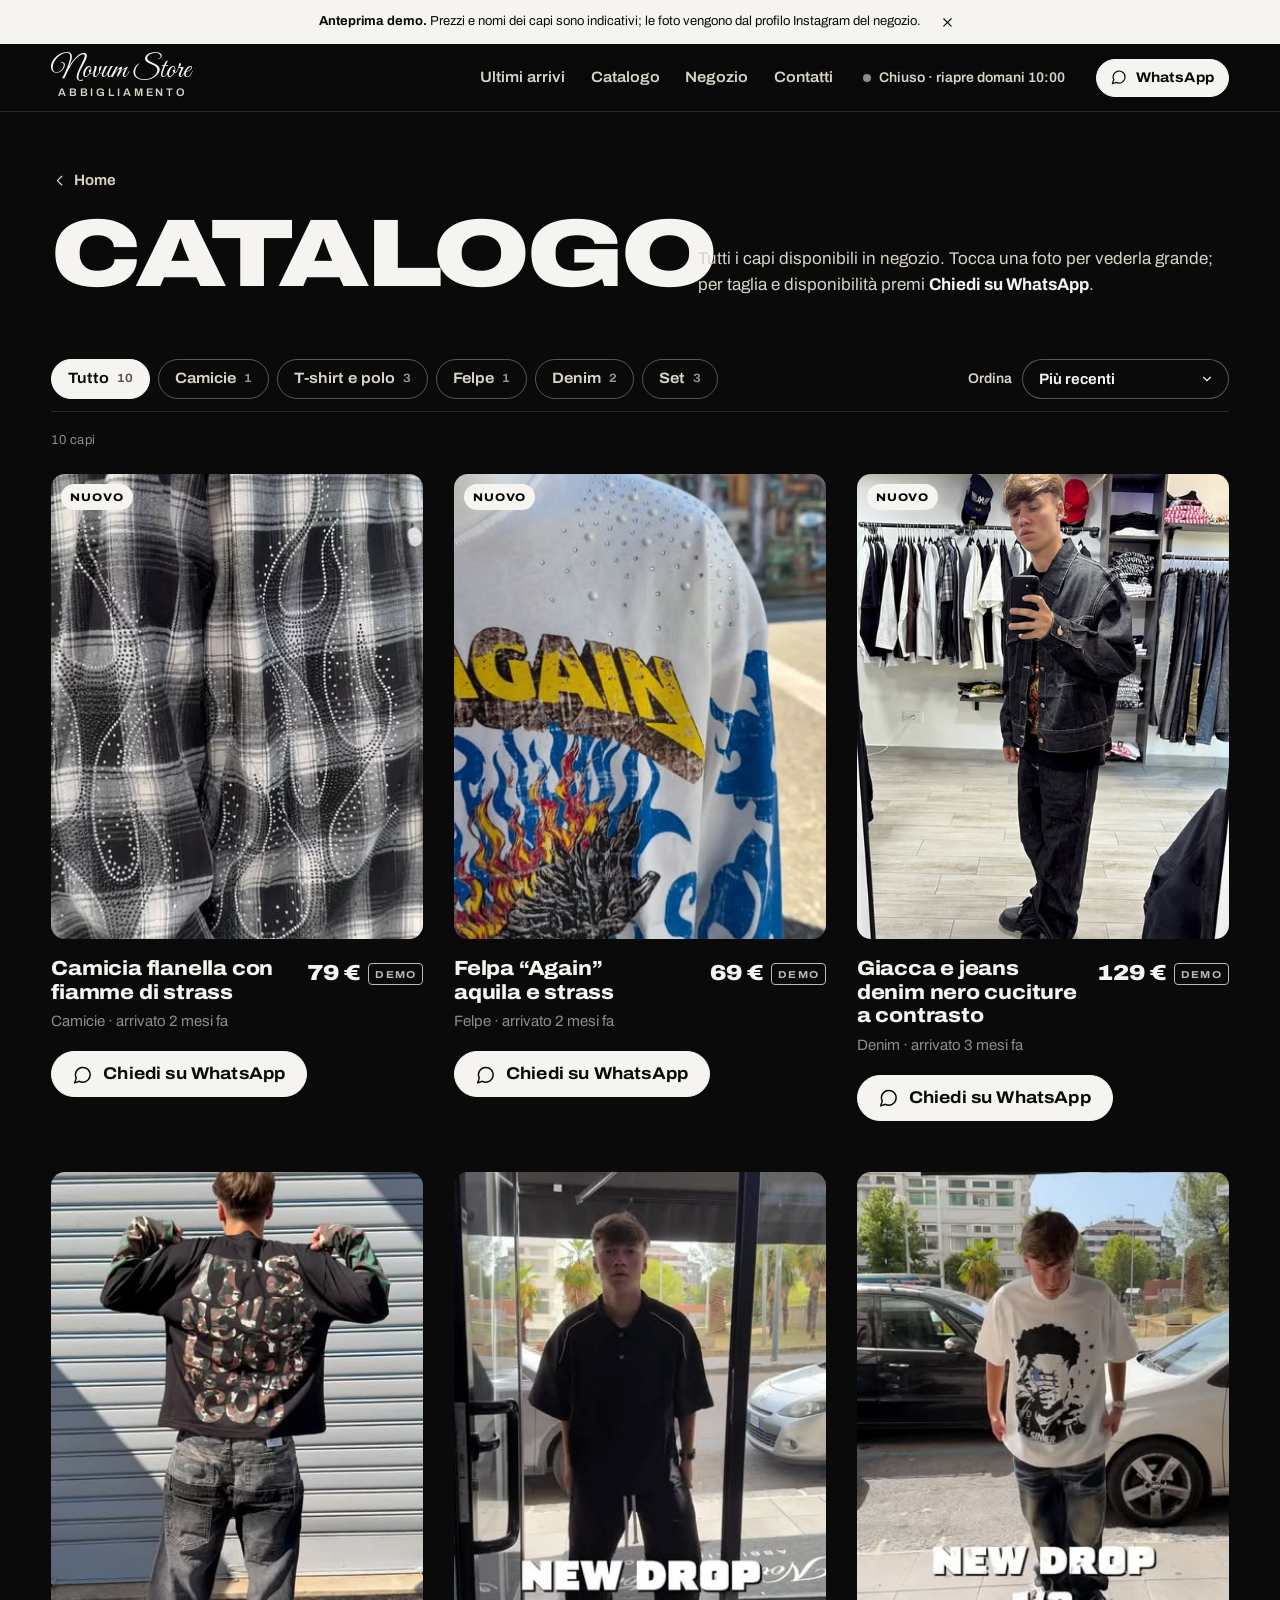
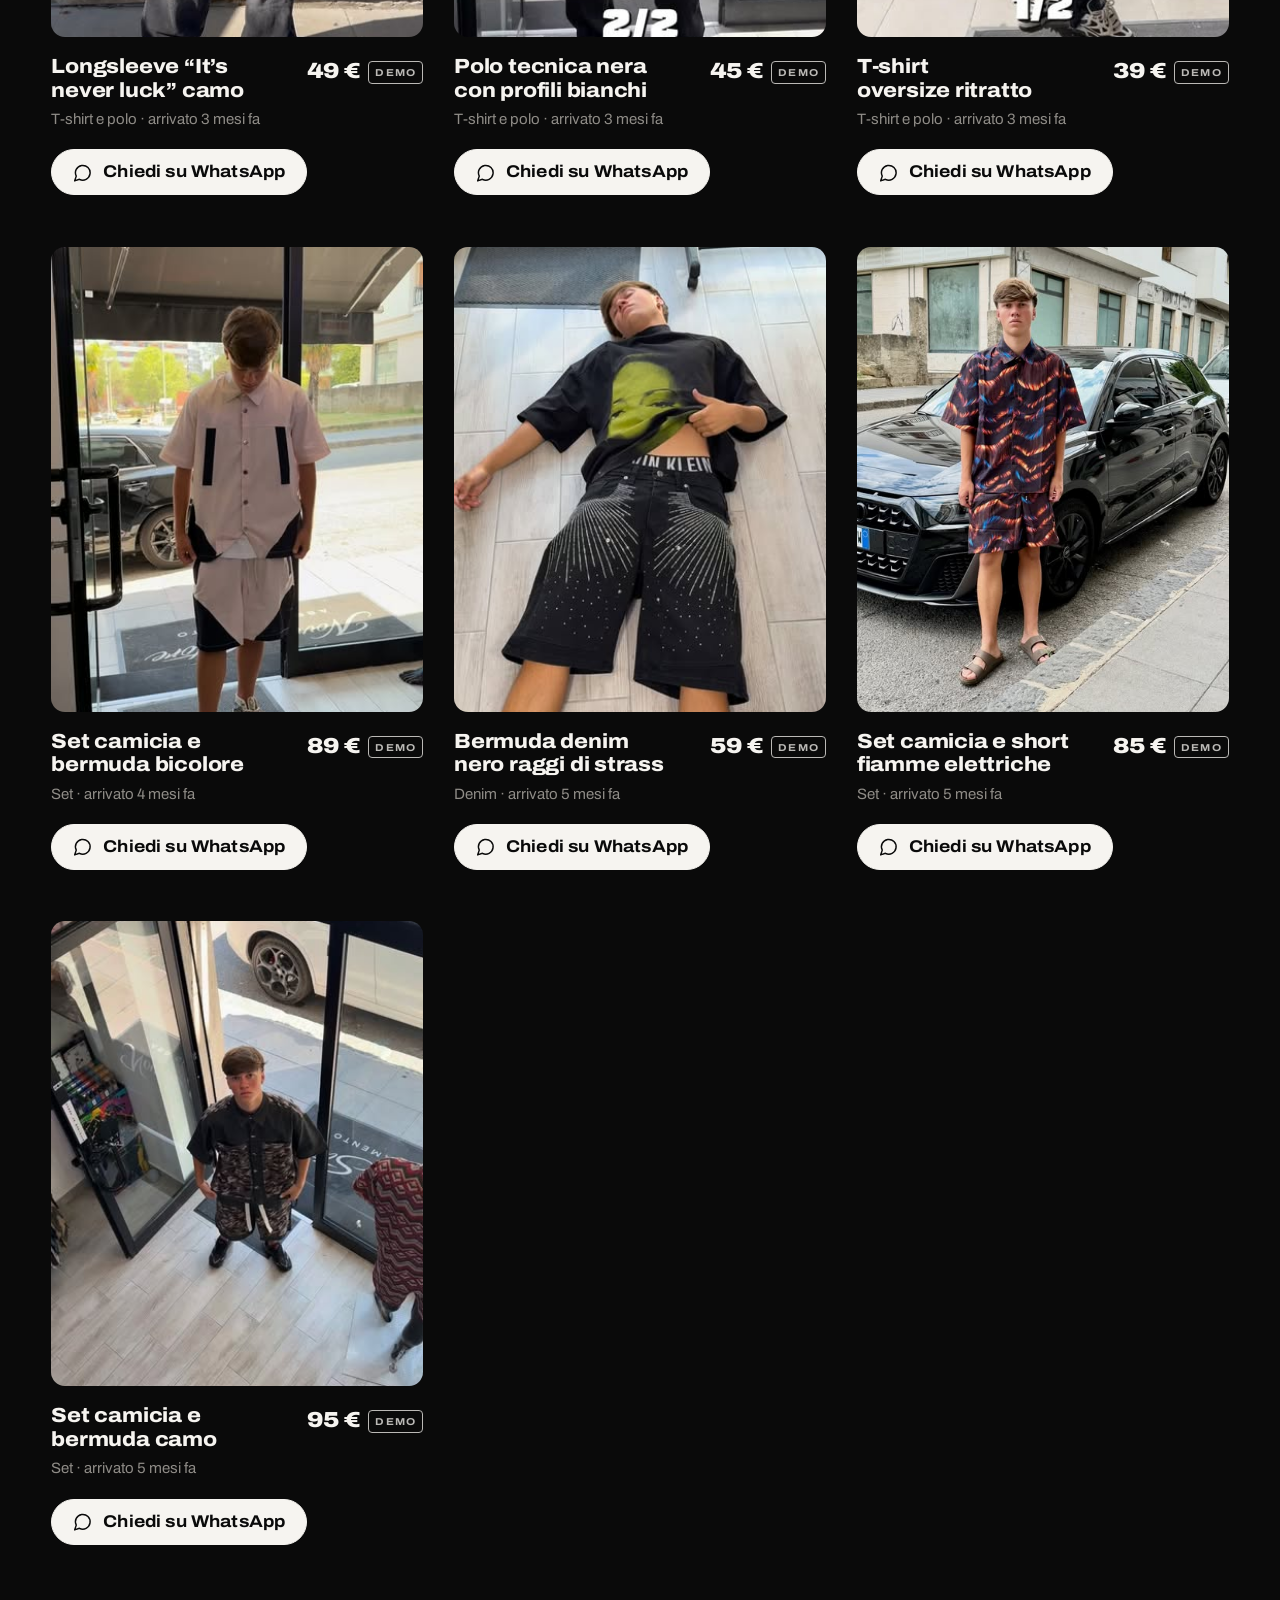
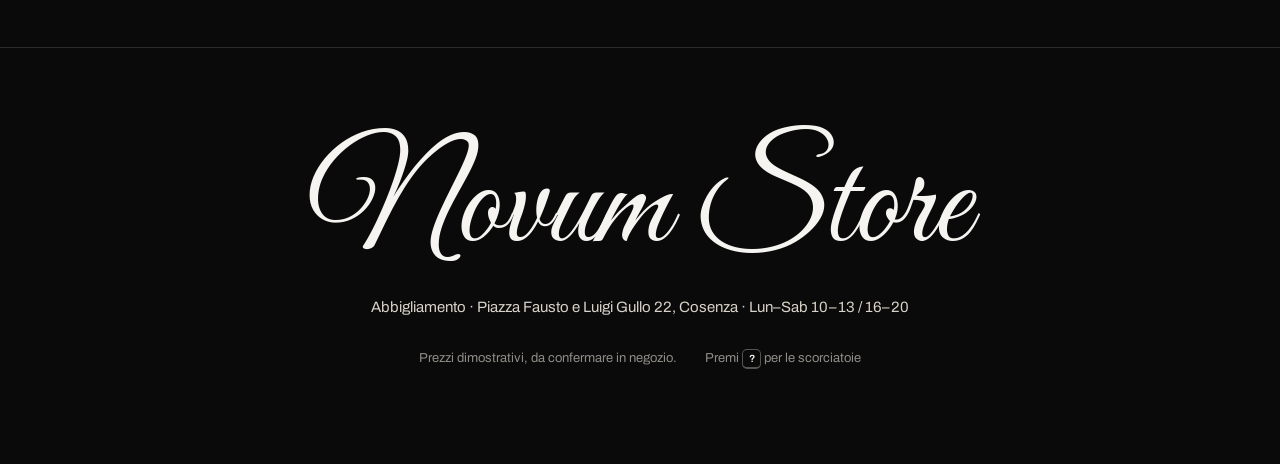
==== catalogo.html @ 717e995a "Vetrina demo Novum Store: home e catalogo Sito statico (HTML/CSS/JS) in stile "Drop Reel": home con " ====
<!doctype html>
<html lang="it">
<head>
  <meta charset="utf-8">
  <meta name="viewport" content="width=device-width, initial-scale=1, viewport-fit=cover">
  <title>Catalogo · Novum Store Abbigliamento</title>
  <meta name="description" content="Tutti i capi di Novum Store Abbigliamento, Cosenza: camicie con strass, t-shirt, felpe, denim e set. Chiedi taglia e disponibilità su WhatsApp.">
  <meta name="theme-color" content="#0a0a0a">
  <link rel="icon" href="img/ig/logo.jpg">
  <link rel="preconnect" href="https://fonts.googleapis.com">
  <link rel="preconnect" href="https://fonts.gstatic.com" crossorigin>
  <link href="https://fonts.googleapis.com/css2?family=Archivo:ital,wdth,wght@0,62..125,100..900;1,62..125,400..800&family=Great+Vibes&display=swap" rel="stylesheet">
  <link rel="stylesheet" href="styles.css">
</head>
<body class="page-catalog">
  <svg width="0" height="0" style="position:absolute" aria-hidden="true">
    <symbol id="i-chat" viewBox="0 0 24 24"><path d="M7.9 20A9 9 0 1 0 4 16.1L2 22Z"/></symbol>
    <symbol id="i-pin" viewBox="0 0 24 24"><path d="M20 10c0 6-8 12-8 12s-8-6-8-12a8 8 0 0 1 16 0Z"/><circle cx="12" cy="10" r="3"/></symbol>
    <symbol id="i-arrow" viewBox="0 0 24 24"><path d="M5 12h14"/><path d="m12 5 7 7-7 7"/></symbol>
    <symbol id="i-left" viewBox="0 0 24 24"><path d="m15 18-6-6 6-6"/></symbol>
    <symbol id="i-right" viewBox="0 0 24 24"><path d="m9 18 6-6-6-6"/></symbol>
    <symbol id="i-zoom" viewBox="0 0 24 24"><path d="M15 3h6v6"/><path d="M9 21H3v-6"/><path d="M21 3l-7 7"/><path d="M3 21l7-7"/></symbol>
    <symbol id="i-x" viewBox="0 0 24 24"><path d="M18 6 6 18"/><path d="m6 6 12 12"/></symbol>
  </svg>

  <a class="skip" href="#lista">Salta alla lista dei capi</a>

  <div class="demo-strip" id="demoStrip" role="note">
    <p><strong>Anteprima demo.</strong> Prezzi e nomi dei capi sono indicativi; le foto vengono dal profilo Instagram del negozio.</p>
    <button type="button" class="demo-strip__close" aria-label="Chiudi avviso demo"><svg class="ico"><use href="#i-x"/></svg></button>
  </div>

  <header class="bar" id="top">
    <a class="brand" href="index.html" aria-label="Novum Store, vai alla home">
      <span class="brand__script">Novum Store</span>
      <span class="brand__caps">Abbigliamento</span>
    </a>
    <nav class="bar__nav" aria-label="Sezioni">
      <a href="index.html#drop">Ultimi arrivi</a>
      <a href="catalogo.html" aria-current="page">Catalogo</a>
      <a href="index.html#negozio">Negozio</a>
      <a href="index.html#contatti">Contatti</a>
    </nav>
    <p class="status" data-status aria-live="polite"><span class="status__dot" aria-hidden="true"></span><span data-status-text>Orari: lun–sab</span></p>
    <a class="btn btn--solid btn--sm bar__cta" data-wa href="https://wa.me/393493900045" target="_blank" rel="noopener">
      <svg class="ico"><use href="#i-chat"/></svg><span>WhatsApp</span>
    </a>
  </header>

  <main class="cat-page">
    <div class="cat-head">
      <a class="back" href="index.html"><svg class="ico"><use href="#i-left"/></svg><span>Home</span></a>
      <h1 class="cat-head__title">Catalogo</h1>
      <p class="cat-head__lede">Tutti i capi disponibili in negozio. Tocca una foto per vederla grande; per taglia e disponibilità premi <em>Chiedi su WhatsApp</em>.</p>
    </div>

    <div class="toolbar" data-toolbar>
      <div class="filters" role="group" aria-label="Filtra per categoria" data-filters></div>
      <label class="sort">
        <span>Ordina</span>
        <select data-sort>
          <option value="new">Più recenti</option>
          <option value="price-asc">Prezzo: dal più basso</option>
          <option value="price-desc">Prezzo: dal più alto</option>
        </select>
      </label>
    </div>
    <p class="catalog__count" data-count aria-live="polite"></p>

    <ul class="cat-grid" id="lista" role="list" data-catalog></ul>
  </main>

  <footer class="foot">
    <p class="foot__script">Novum Store</p>
    <p class="foot__line">Abbigliamento · Piazza Fausto e Luigi Gullo 22, Cosenza · Lun–Sab 10–13 / 16–20</p>
    <p class="foot__meta">
      <span>Prezzi dimostrativi, da confermare in negozio.</span>
      <button type="button" class="kbd-hint" data-shortcuts-open>Premi <kbd>?</kbd> per le scorciatoie</button>
    </p>
  </footer>

  <nav class="dock" aria-label="Azioni rapide">
    <a class="btn btn--solid" data-wa href="https://wa.me/393493900045" target="_blank" rel="noopener"><svg class="ico"><use href="#i-chat"/></svg><span>WhatsApp</span></a>
    <a class="btn btn--line" href="https://www.google.com/maps/search/?api=1&query=Piazza+Fausto+e+Luigi+Gullo+22+Cosenza" target="_blank" rel="noopener"><svg class="ico"><use href="#i-pin"/></svg><span>Indicazioni</span></a>
  </nav>

  <dialog class="viewer" data-viewer aria-labelledby="viewer-name">
    <div class="viewer__media">
      <img data-viewer-img alt="">
      <button type="button" class="viewer__nav viewer__nav--prev" data-viewer-prev aria-label="Capo precedente"><svg class="ico"><use href="#i-left"/></svg></button>
      <button type="button" class="viewer__nav viewer__nav--next" data-viewer-next aria-label="Capo successivo"><svg class="ico"><use href="#i-right"/></svg></button>
    </div>
    <div class="viewer__info">
      <button type="button" class="viewer__close" data-viewer-close aria-label="Chiudi"><svg class="ico"><use href="#i-x"/></svg></button>
      <p class="viewer__pos" data-viewer-pos></p>
      <h2 class="viewer__name" id="viewer-name" data-viewer-name></h2>
      <p class="viewer__price" data-viewer-price></p>
      <dl class="viewer__facts">
        <div><dt>Categoria</dt><dd data-viewer-cat></dd></div>
        <div><dt>Arrivato</dt><dd data-viewer-date></dd></div>
        <div><dt>Dove</dt><dd>In negozio, Piazza Fausto e Luigi Gullo 22</dd></div>
      </dl>
      <div class="viewer__actions">
        <a class="btn btn--solid btn--lg" data-viewer-wa href="#" target="_blank" rel="noopener"><svg class="ico"><use href="#i-chat"/></svg><span>Chiedi su WhatsApp</span></a>
        <button type="button" class="btn btn--line btn--lg" data-viewer-share><span data-viewer-share-label>Copia link del capo</span></button>
      </div>
    </div>
  </dialog>

  <div class="shortcuts" id="shortcuts" popover aria-labelledby="sc-title">
    <h2 id="sc-title">Scorciatoie</h2>
    <dl>
      <div><dt><kbd>←</kbd> <kbd>→</kbd></dt><dd>Capo precedente / successivo (foto aperta)</dd></div>
      <div><dt><kbd>Esc</kbd></dt><dd>Chiudi la foto</dd></div>
      <div><dt><kbd>1</kbd>–<kbd>6</kbd></dt><dd>Filtra le categorie</dd></div>
      <div><dt><kbd>?</kbd></dt><dd>Apri / chiudi questo pannello</dd></div>
      <div><dt><kbd>↑↑↓↓←→←→ B A</kbd></dt><dd>Non dovresti saperlo.</dd></div>
    </dl>
    <button type="button" class="btn btn--line btn--sm" popovertarget="shortcuts" popovertargetaction="hide">Chiudi</button>
  </div>

  <p class="toast" data-toast role="status" aria-live="polite"></p>
  <canvas class="trail" data-trail aria-hidden="true"></canvas>

  <script src="app.js" defer></script>
</body>
</html>
---- styles.css ----
/* Novum Store — Drop Reel */
:root {
  --ink: #0a0a0a;
  --ink-2: #121212;
  --ink-3: #1b1b1a;
  --paper: #f6f4f0;
  --concrete: #8f8c87;
  --oak: #d8d2c8;
  --line: rgb(246 244 240 / 0.14);
  --line-strong: rgb(246 244 240 / 0.32);

  --f-sans: "Archivo", system-ui, sans-serif;
  --f-script: "Great Vibes", cursive;

  --gutter: clamp(16px, 4vw, 56px);
  --maxw: 1440px;
  --bar-h: 68px;
  --strip-h: 0px;
  --fold: calc(100svh - var(--bar-h) - var(--strip-h));

  --cut: 90ms steps(2, jump-none);
  --ease-out: cubic-bezier(0.16, 1, 0.3, 1);

  color-scheme: dark;
}

*, *::before, *::after { box-sizing: border-box; }
html { scroll-behavior: smooth; scroll-padding-top: calc(var(--bar-h) + 16px); -webkit-text-size-adjust: 100%; }
@media (prefers-reduced-motion: reduce) { html { scroll-behavior: auto; } }

body {
  margin: 0;
  background: var(--ink);
  color: var(--paper);
  font-family: var(--f-sans);
  font-size: 1.0625rem;
  line-height: 1.55;
  font-variation-settings: "wdth" 100;
  caret-color: var(--paper);
  -webkit-font-smoothing: antialiased;
  text-rendering: optimizeLegibility;
}

::selection { background: var(--paper); color: var(--ink); }
html { scrollbar-color: #3a3936 var(--ink); scrollbar-width: thin; }
::-webkit-scrollbar { width: 10px; height: 10px; }
::-webkit-scrollbar-track { background: var(--ink); }
::-webkit-scrollbar-thumb { background: #3a3936; border: 2px solid var(--ink); border-radius: 10px; }
::-webkit-scrollbar-thumb:hover { background: #57554f; }

img { display: block; max-width: 100%; height: auto; }
a { color: inherit; text-underline-offset: 0.22em; text-decoration-thickness: 1px; }
button { font: inherit; color: inherit; }
:focus-visible { outline: 2px solid var(--paper); outline-offset: 3px; border-radius: 4px; }
kbd {
  font: 600 0.8em/1 var(--f-sans);
  font-variant-numeric: tabular-nums;
  padding: 0.28em 0.5em;
  border: 1px solid var(--line-strong);
  border-bottom-width: 2px;
  border-radius: 5px;
  color: var(--paper);
  white-space: nowrap;
}

.ico { width: 1.15em; height: 1.15em; flex: none; fill: none; stroke: currentColor; stroke-width: 1.8; stroke-linecap: round; stroke-linejoin: round; }
.sr { position: absolute; width: 1px; height: 1px; overflow: hidden; clip: rect(0 0 0 0); white-space: nowrap; }
.skip { position: absolute; left: 12px; top: -60px; z-index: 100; background: var(--paper); color: var(--ink); padding: 10px 14px; border-radius: 6px; font-weight: 700; }
.skip:focus { top: 12px; }

/* ---------- Demo strip ---------- */
.demo-strip {
  display: flex; align-items: center; justify-content: center; gap: 12px;
  padding: 8px var(--gutter);
  background: var(--paper); color: var(--ink);
  font-size: 0.8125rem; line-height: 1.35;
}
.demo-strip p { margin: 0; }
.demo-strip__close { flex: none; display: grid; place-items: center; width: 28px; height: 28px; border: 0; background: transparent; color: var(--ink); border-radius: 50%; cursor: pointer; }
.demo-strip__close:hover { background: rgb(10 10 10 / 0.08); }
.demo-strip__close:focus-visible { outline-color: var(--ink); }
.demo-strip[hidden] { display: none; }

/* ---------- Buttons ---------- */
.btn {
  --h: 46px;
  position: relative;
  display: inline-flex; align-items: center; justify-content: center; gap: 0.6em;
  min-height: var(--h);
  padding: 0 1.25em;
  border-radius: 999px;
  font-weight: 700;
  font-variation-settings: "wdth" 112;
  letter-spacing: 0.01em;
  text-decoration: none;
  cursor: pointer;
  border: 1.5px solid var(--paper);
  transition: background-color 160ms var(--ease-out), color 160ms var(--ease-out), transform 160ms var(--ease-out);
  -webkit-tap-highlight-color: transparent;
}
.btn:active { transform: translateY(1px) scale(0.985); }
.btn--solid { background: var(--paper); color: var(--ink); }
.btn--solid:hover { background: var(--oak); border-color: var(--oak); }
.btn--line { background: transparent; color: var(--paper); border-color: var(--line-strong); }
.btn--line:hover { border-color: var(--paper); background: rgb(246 244 240 / 0.06); }
.btn--sm { --h: 38px; padding: 0 1em; font-size: 0.875rem; }
.btn--lg { --h: 56px; padding: 0 1.6em; font-size: 1rem; }
.btn--line .ico { transition: transform 200ms var(--ease-out); }
.btn--line:hover .ico { transform: translateX(3px); }

/* spray-tag mark under the primary CTA */
.tag-cta__spray {
  position: absolute; left: 10%; right: 10%; bottom: -14px; width: 80%; height: 14px;
  fill: none; stroke: var(--paper); stroke-width: 3.2; stroke-linecap: round;
  stroke-dasharray: 260; stroke-dashoffset: 260;
  pointer-events: none;
  filter: drop-shadow(0 0 0.6px var(--paper));
}
.tag-cta:hover .tag-cta__spray, .tag-cta:focus-visible .tag-cta__spray { stroke-dashoffset: 0; transition: stroke-dashoffset 280ms steps(5, end); }

/* ---------- Top bar ---------- */
.bar {
  position: sticky; top: 0; z-index: 40;
  display: flex; align-items: center; gap: clamp(16px, 2.4vw, 36px);
  height: var(--bar-h);
  padding: 0 var(--gutter);
  background: rgb(10 10 10 / 0.92);
  backdrop-filter: saturate(140%) blur(10px);
  -webkit-backdrop-filter: saturate(140%) blur(10px);
  border-bottom: 1px solid var(--line);
}
.brand { display: flex; flex-direction: column; align-items: center; text-decoration: none; line-height: 1; margin-right: auto; }
.brand__script { font-family: var(--f-script); font-size: 1.9rem; line-height: 0.9; letter-spacing: 0; }
.brand__caps { font-size: 0.6875rem; font-weight: 600; letter-spacing: 0.26em; text-transform: uppercase; margin-top: 2px; padding-left: 0.32em; color: var(--oak); }
.bar__nav { display: flex; gap: clamp(14px, 2vw, 30px); }
.bar__nav a { text-decoration: none; font-weight: 600; font-size: 0.9375rem; font-variation-settings: "wdth" 108; color: var(--oak); position: relative; padding: 6px 0; }
.bar__nav a:hover, .bar__nav a[aria-current="true"] { color: var(--paper); }
.bar__nav a::after { content: ""; position: absolute; left: 0; right: 0; bottom: 0; height: 1.5px; background: currentColor; transform: scaleX(0); transform-origin: left; transition: transform 240ms var(--ease-out); }
.bar__nav a:hover::after, .bar__nav a[aria-current="true"]::after { transform: scaleX(1); }

.status { display: inline-flex; align-items: center; gap: 8px; margin: 0; font-size: 0.875rem; font-weight: 600; font-variant-numeric: tabular-nums; color: var(--oak); white-space: nowrap; }
.status__dot { width: 8px; height: 8px; border-radius: 50%; background: var(--concrete); box-shadow: 0 0 0 0 rgb(246 244 240 / 0.6); }
.is-open .status__dot { background: var(--paper); animation: pulse 2.2s var(--ease-out) infinite; }
.is-open [data-status-text] { color: var(--paper); }
@keyframes pulse { 0% { box-shadow: 0 0 0 0 rgb(246 244 240 / 0.55); } 70%, 100% { box-shadow: 0 0 0 9px rgb(246 244 240 / 0); } }

/* ---------- Hero ---------- */
.hero {
  max-width: var(--maxw); margin: 0 auto;
  display: grid; grid-template-columns: minmax(0, 1.25fr) minmax(0, 1fr);
  gap: clamp(32px, 5vw, 88px);
  align-items: center;
  padding: clamp(16px, 4svh, 56px) var(--gutter) clamp(24px, 5svh, 72px);
  min-height: var(--fold);
}
.hero__copy { min-width: 0; }

.wordmark { position: relative; width: min(100%, calc(19svh * 3.35)); aspect-ratio: 3.35 / 1; margin-left: -0.5%; touch-action: pan-y; }
.wordmark canvas { position: absolute; inset: 0; width: 100%; height: 100%; display: block; }
.wordmark__fallback {
  position: absolute; inset: 0; display: grid; place-items: center start;
  font-weight: 900; font-variation-settings: "wdth" 125; font-size: clamp(3rem, 12vw, 11rem); line-height: 1; letter-spacing: -0.02em;
}
.wordmark.is-live .wordmark__fallback { visibility: hidden; }

.hero__sub { margin: 4px 0 0; font-size: 0.75rem; font-weight: 600; letter-spacing: 0.34em; text-transform: uppercase; color: var(--oak); }
.hero__title {
  margin: clamp(14px, 3svh, 32px) 0 0;
  max-width: 17ch;
  font-size: clamp(2rem, min(3.9vw, 6.6svh), 3.75rem);
  line-height: 1.02;
  font-weight: 850;
  font-variation-settings: "wdth" 118;
  letter-spacing: -0.025em;
  text-wrap: balance;
}
.hero__lede { margin: clamp(12px, 2.2svh, 20px) 0 0; max-width: 46ch; color: var(--oak); font-size: clamp(1rem, 1.2vw, 1.125rem); text-wrap: pretty; }

.facts { list-style: none; margin: clamp(14px, 2.6svh, 24px) 0 0; padding: 0; display: grid; gap: 10px; font-size: 0.9375rem; font-variant-numeric: tabular-nums; }
.facts li { display: flex; align-items: center; gap: 10px; color: var(--paper); }
.facts .ico { color: var(--oak); }
.facts a { text-decoration: none; border-bottom: 1px solid var(--line-strong); }
.facts a:hover { border-color: var(--paper); }

.hero__actions { display: flex; flex-wrap: wrap; gap: 14px 12px; margin-top: clamp(18px, 3.4svh, 32px); }

/* ---------- Reel ---------- */
.reel {
  position: relative;
  justify-self: end;
  width: min(100%, calc((var(--fold) - 2 * clamp(20px, 4.5svh, 64px)) * 9 / 16), 460px);
  aspect-ratio: 9 / 16;
  border-radius: 18px;
  overflow: hidden;
  background: var(--ink-3);
  box-shadow: 0 0 0 1px var(--line);
  isolation: isolate;
  user-select: none;
}
.reel:focus-visible { outline-offset: 5px; border-radius: 18px; }
.reel::after { /* hard cut flash */
  content: ""; position: absolute; inset: 0; z-index: 6; pointer-events: none;
  background: var(--paper); opacity: 0;
}
.reel.is-cutting::after { animation: cut var(--cut) 1; }
@keyframes cut { 0% { opacity: 0.22; } 100% { opacity: 0; } }

.reel__frames { position: absolute; inset: 0; }
.frame { position: absolute; inset: 0; visibility: hidden; }
.frame.is-active { visibility: visible; }
.frame img { width: 100%; height: 100%; object-fit: cover; }
.frame::before { /* legibility scrims, top and bottom */
  content: ""; position: absolute; inset: 0; z-index: 1;
  background:
    linear-gradient(to bottom, rgb(0 0 0 / 0.55), rgb(0 0 0 / 0) 22%),
    linear-gradient(to top, rgb(0 0 0 / 0.82), rgb(0 0 0 / 0) 46%);
}
.frame__meta { position: absolute; left: 18px; right: 18px; bottom: 20px; z-index: 2; }
.frame__when { margin: 0 0 8px; font-size: 0.75rem; font-weight: 600; letter-spacing: 0.14em; text-transform: uppercase; color: var(--oak); font-variant-numeric: tabular-nums; }
.frame__name {
  margin: 0;
  font-size: clamp(1.4rem, 2.2vw, 1.85rem);
  line-height: 1;
  font-weight: 900;
  font-variation-settings: "wdth" 125;
  text-transform: uppercase;
  letter-spacing: -0.01em;
  text-shadow: 0 2px 10px rgb(0 0 0 / 0.55);
  text-wrap: balance;
}
.frame__row { display: flex; align-items: center; justify-content: space-between; gap: 12px; margin-top: 14px; }
.price { display: inline-flex; align-items: baseline; gap: 8px; font-weight: 800; font-size: 1.25rem; font-variant-numeric: tabular-nums; font-variation-settings: "wdth" 110; }
.price__demo { font-size: 0.625rem; font-weight: 700; letter-spacing: 0.12em; text-transform: uppercase; padding: 3px 6px 2px; border: 1px solid currentColor; border-radius: 4px; opacity: 0.75; translate: 0 -2px; }
.frame__ask { position: relative; z-index: 5; display: inline-flex; align-items: center; gap: 6px; padding: 8px 14px; border-radius: 999px; background: var(--paper); color: var(--ink); text-decoration: none; font-size: 0.8125rem; font-weight: 800; font-variation-settings: "wdth" 112; }
.frame__ask:hover { background: var(--oak); }

.reel__bars { position: absolute; top: 12px; left: 12px; right: 12px; z-index: 4; display: flex; gap: 4px; }
.reel__bar { flex: 1; height: 3px; border-radius: 2px; background: rgb(246 244 240 / 0.32); overflow: hidden; }
.reel__bar i { display: block; height: 100%; width: 100%; background: var(--paper); transform: scaleX(0); transform-origin: left; }
.reel__bar.is-done i { transform: scaleX(1); }
.reel__bar.is-active i { animation: fill var(--dur, 5s) linear forwards; }
.reel.is-paused .reel__bar.is-active i { animation-play-state: paused; }
@keyframes fill { to { transform: scaleX(1); } }

.reel__top { position: absolute; top: 26px; left: 16px; right: 10px; z-index: 5; display: flex; align-items: center; justify-content: space-between; }
.reel__drop { margin: 0; font-weight: 900; font-variation-settings: "wdth" 125; text-transform: uppercase; font-size: 0.9375rem; letter-spacing: 0.01em; text-shadow: 0 1px 8px rgb(0 0 0 / 0.6); }
.reel__count { font-variant-numeric: tabular-nums; color: var(--oak); margin-left: 6px; }
.reel__pause { display: grid; place-items: center; width: 40px; height: 40px; border: 0; border-radius: 50%; background: rgb(10 10 10 / 0.35); cursor: pointer; }
.reel__pause:hover { background: rgb(10 10 10 / 0.6); }
.reel__pause .ico { width: 18px; height: 18px; }

.reel__zone { position: absolute; top: 70px; bottom: 120px; z-index: 3; border: 0; padding: 0; background: transparent; cursor: pointer; }
.reel__zone--prev { left: 0; width: 34%; cursor: w-resize; }
.reel__zone--next { right: 0; width: 66%; cursor: e-resize; }
.reel__zone:focus-visible { outline-offset: -6px; }

/* ---------- Section scaffolding ---------- */
.h2 {
  margin: 0;
  font-size: clamp(2rem, 4.6vw, 4.25rem);
  line-height: 0.98;
  font-weight: 900;
  font-variation-settings: "wdth" 122;
  letter-spacing: -0.03em;
  text-transform: uppercase;
  text-wrap: balance;
}
.section-head { display: grid; grid-template-columns: minmax(0, 1fr) minmax(0, 0.8fr); gap: 24px 56px; align-items: end; }
.section-head__note { margin: 0; color: var(--oak); max-width: 52ch; }
.section-head__note em { font-style: normal; color: var(--paper); font-weight: 700; }

/* ---------- Catalog ---------- */
.catalog { max-width: var(--maxw); margin: 0 auto; padding: clamp(72px, 9vw, 140px) var(--gutter) clamp(48px, 6vw, 96px); border-top: 1px solid var(--line); }
.filters { display: flex; flex-wrap: wrap; gap: 8px; margin-top: clamp(32px, 4vw, 52px); }
.chip {
  display: inline-flex; align-items: center; gap: 8px;
  min-height: 40px; padding: 0 16px;
  border-radius: 999px; border: 1px solid var(--line-strong); background: transparent;
  font-weight: 650; font-size: 0.9375rem; font-variation-settings: "wdth" 108;
  cursor: pointer; color: var(--oak);
}
.chip:hover { color: var(--paper); border-color: var(--paper); }
.chip[aria-pressed="true"] { background: var(--paper); color: var(--ink); border-color: var(--paper); }
.chip__n { font-size: 0.75rem; font-variant-numeric: tabular-nums; opacity: 0.7; }
.catalog__count { margin: 18px 0 0; font-size: 0.8125rem; color: var(--concrete); font-variant-numeric: tabular-nums; letter-spacing: 0.04em; }

.grid { list-style: none; margin: 20px 0 0; padding: 0; display: grid; grid-template-columns: repeat(4, minmax(0, 1fr)); gap: clamp(28px, 3vw, 44px) clamp(14px, 1.8vw, 24px); }
.grid.is-cutting { animation: gridcut var(--cut) 1; }
@keyframes gridcut { 0% { opacity: 0.35; } 100% { opacity: 1; } }
.item[hidden] { display: none; }
.grid { grid-auto-flow: dense; }
.grid:not(.is-filtered) .item--feature { grid-column: span 2; grid-row: span 2; display: flex; flex-direction: column; }
.grid:not(.is-filtered) .item--feature ~ .item--feature { grid-column: 3 / span 2; grid-row: 3 / span 2; }
.grid:not(.is-filtered) .item--feature .item__media { flex: 1; aspect-ratio: auto; min-height: 320px; }
.grid:not(.is-filtered) .item--feature .item__name { font-size: clamp(1.25rem, 1.8vw, 1.6rem); font-weight: 850; font-variation-settings: "wdth" 118; letter-spacing: -0.01em; }
.grid:not(.is-filtered) .item--feature .price { font-size: 1.375rem; }
.item__media { position: relative; aspect-ratio: 3 / 4; overflow: hidden; border-radius: 12px; background: var(--ink-3); }
.item__media img { width: 100%; height: 100%; object-fit: cover; transition: transform 700ms var(--ease-out); }
.item:hover .item__media img { transform: scale(1.045); }
.item__flag { position: absolute; top: 10px; left: 10px; padding: 5px 9px 4px; border-radius: 999px; background: var(--paper); color: var(--ink); font-size: 0.6875rem; font-weight: 800; letter-spacing: 0.08em; text-transform: uppercase; font-variation-settings: "wdth" 115; }
.item__body { display: grid; grid-template-columns: 1fr auto; gap: 4px 12px; align-items: start; margin-top: 14px; }
.item__name { margin: 0; font-size: 1.0625rem; line-height: 1.2; font-weight: 750; font-variation-settings: "wdth" 106; text-wrap: balance; }
.item__cat { margin: 0; grid-column: 1; font-size: 0.8125rem; color: var(--concrete); }
.item .price { grid-column: 2; grid-row: 1; font-size: 1.0625rem; }
.item .price__demo { display: none; }
.item__ask {
  grid-column: 1 / -1; justify-self: start; margin-top: 10px;
  display: inline-flex; align-items: center; gap: 8px;
  font-weight: 700; font-size: 0.875rem; text-decoration: none;
  padding: 8px 0; border-bottom: 1px solid var(--line-strong);
}
.item__ask:hover { border-color: var(--paper); }
.item__ask .ico { transition: transform 200ms var(--ease-out); }
.item__ask:hover .ico { transform: translateX(3px); }

/* ---------- Store ---------- */
.store {
  max-width: var(--maxw); margin: 0 auto;
  padding: clamp(72px, 9vw, 140px) var(--gutter);
  border-top: 1px solid var(--line);
  display: grid;
  grid-template-columns: repeat(12, minmax(0, 1fr));
  gap: clamp(16px, 2vw, 28px);
  align-items: start;
}
.store figure { margin: 0; overflow: hidden; border-radius: 14px; background: var(--ink-3); }
.store figure img { width: 100%; height: 100%; object-fit: cover; }
.store__photo--main { grid-column: 1 / span 5; grid-row: 1 / span 2; aspect-ratio: 3 / 4; }
.store__body { grid-column: 7 / span 6; grid-row: 1; }
.store__photo--b { grid-column: 7 / span 3; grid-row: 2; aspect-ratio: 4 / 5; }
.store__photo--c { grid-column: 10 / span 3; grid-row: 2; aspect-ratio: 4 / 5; }
.store__map { grid-column: 1 / -1; grid-row: 3; height: clamp(260px, 32vw, 420px); border-radius: 14px; overflow: hidden; border: 1px solid var(--line); background: var(--ink-2); }
.store__map iframe { width: 100%; height: 100%; border: 0; filter: grayscale(1) invert(0.92) contrast(0.92) brightness(0.95); }

.store__lede { margin: 20px 0 0; max-width: 46ch; color: var(--oak); font-size: 1.125rem; }
.status-panel { margin-top: 32px; padding: 20px 0; border-top: 1px solid var(--line); border-bottom: 1px solid var(--line); }
.status-panel__state { margin: 0; font-size: clamp(1.6rem, 2.6vw, 2.25rem); line-height: 1; font-weight: 900; font-variation-settings: "wdth" 122; text-transform: uppercase; letter-spacing: -0.02em; display: flex; align-items: center; gap: 14px; }
.status-panel__state::before { content: ""; width: 12px; height: 12px; border-radius: 50%; background: var(--concrete); flex: none; }
.is-open .status-panel__state::before { background: var(--paper); animation: pulse 2.2s var(--ease-out) infinite; }
.status-panel__next { margin: 10px 0 0; color: var(--oak); font-variant-numeric: tabular-nums; }

.hours { width: 100%; max-width: 440px; margin-top: 20px; border-collapse: collapse; font-variant-numeric: tabular-nums; font-size: 0.9375rem; }
.hours th, .hours td { padding: 9px 0; text-align: left; border-bottom: 1px solid var(--line); font-weight: 500; color: var(--oak); }
.hours td { text-align: right; }
.hours tr.is-today th, .hours tr.is-today td { color: var(--paper); font-weight: 750; }
.hours tr.is-today th::after { content: "oggi"; margin-left: 10px; font-size: 0.6875rem; letter-spacing: 0.1em; text-transform: uppercase; padding: 2px 7px; border: 1px solid var(--line-strong); border-radius: 999px; font-weight: 700; }

.addr { display: flex; align-items: center; gap: 14px; margin-top: 24px; padding: 16px 18px; border: 1px solid var(--line-strong); border-radius: 14px; text-decoration: none; line-height: 1.35; max-width: 440px; transition: border-color 160ms var(--ease-out), background-color 160ms var(--ease-out); }
.addr span { flex: 1; color: var(--oak); font-size: 0.9375rem; }
.addr strong { color: var(--paper); font-weight: 700; }
.addr:hover { border-color: var(--paper); background: rgb(246 244 240 / 0.04); }
.addr__go { transition: transform 200ms var(--ease-out); }
.addr:hover .addr__go { transform: translateX(3px); }

/* ---------- Shipping / contacts ---------- */
.ship { max-width: var(--maxw); margin: 0 auto; padding: clamp(72px, 9vw, 140px) var(--gutter); border-top: 1px solid var(--line); display: grid; grid-template-columns: minmax(0, 1fr) minmax(0, 1fr); gap: clamp(32px, 5vw, 80px) clamp(32px, 6vw, 96px); }
.ship .h2 { grid-column: 1 / -1; max-width: 16ch; }
.steps { list-style: none; margin: 0; padding: 0; counter-reset: s; display: grid; gap: 0; }
.steps li { counter-increment: s; display: grid; grid-template-columns: 56px 1fr; gap: 2px 16px; padding: 20px 0; border-top: 1px solid var(--line); }
.steps li:last-child { border-bottom: 1px solid var(--line); }
.steps li::before { content: counter(s); grid-row: 1 / span 2; font-weight: 900; font-variation-settings: "wdth" 125; font-size: 2.25rem; line-height: 1; color: var(--paper); }
.steps strong { font-size: 1.125rem; font-weight: 750; }
.steps span { color: var(--oak); }
.steps em { font-style: normal; color: var(--paper); font-weight: 700; }

.contact { display: grid; gap: 10px; align-content: start; }
.contact__big {
  display: flex; align-items: center; gap: 18px;
  padding: 24px 26px; border-radius: 16px;
  background: var(--paper); color: var(--ink); text-decoration: none;
  font-weight: 900; font-variation-settings: "wdth" 120; font-size: clamp(1.6rem, 3vw, 2.4rem); line-height: 1; letter-spacing: -0.01em;
  font-variant-numeric: tabular-nums;
  transition: background-color 160ms var(--ease-out);
}
.contact__big:hover { background: var(--oak); }
.contact__big .ico { width: 1.1em; height: 1.1em; stroke-width: 2; }
.contact__big small { display: block; margin-bottom: 8px; font-size: 0.8125rem; font-weight: 650; letter-spacing: 0.02em; font-variation-settings: "wdth" 100; color: #3d3b37; }
.contact__big:focus-visible { outline-offset: 4px; }
.contact__row { display: flex; align-items: center; gap: 14px; padding: 16px 20px; border: 1px solid var(--line-strong); border-radius: 14px; text-decoration: none; font-weight: 650; transition: border-color 160ms var(--ease-out); }
.contact__row:hover { border-color: var(--paper); }
.contact__row .ico { color: var(--oak); }

/* ---------- Footer ---------- */
.foot { border-top: 1px solid var(--line); padding: clamp(56px, 7vw, 104px) var(--gutter) clamp(96px, 8vw, 72px); text-align: center; }
.foot__script { margin: 0; font-family: var(--f-script); font-size: clamp(3.5rem, 11vw, 9rem); line-height: 1; }
.foot__line { margin: 18px auto 0; color: var(--oak); font-size: 0.9375rem; max-width: 60ch; }
.foot__meta { display: flex; flex-wrap: wrap; justify-content: center; gap: 12px 28px; margin: 28px 0 0; font-size: 0.8125rem; color: var(--concrete); }
.kbd-hint { border: 0; background: transparent; padding: 0; color: var(--concrete); cursor: pointer; font-size: inherit; }
.kbd-hint:hover { color: var(--paper); }
@media (hover: none) { .kbd-hint { display: none; } }

/* ---------- Shortcuts popover ---------- */
.shortcuts {
  margin: auto; padding: 28px; width: min(92vw, 440px);
  background: var(--ink-2); color: var(--paper);
  border: 1px solid var(--line-strong); border-radius: 16px;
}
.shortcuts::backdrop { background: rgb(0 0 0 / 0.55); }
.shortcuts h2 { margin: 0 0 16px; font-size: 1.375rem; font-weight: 900; font-variation-settings: "wdth" 122; text-transform: uppercase; letter-spacing: -0.01em; }
.shortcuts dl { margin: 0 0 20px; display: grid; gap: 0; }
.shortcuts dl div { display: grid; grid-template-columns: 1fr 1fr; gap: 12px; align-items: center; padding: 10px 0; border-bottom: 1px solid var(--line); }
.shortcuts dd { margin: 0; color: var(--oak); font-size: 0.9375rem; }

/* ---------- Toast + trail (strass mode) ---------- */
.toast {
  position: fixed; left: 50%; bottom: 96px; z-index: 80; margin: 0;
  translate: -50% 16px; opacity: 0; pointer-events: none;
  padding: 12px 18px; border-radius: 999px;
  background: var(--paper); color: var(--ink); font-weight: 750; font-size: 0.9375rem;
  box-shadow: 0 16px 40px -12px rgb(0 0 0 / 0.8);
  transition: opacity 200ms var(--ease-out), translate 300ms var(--ease-out);
  white-space: nowrap;
}
.toast.is-on { opacity: 1; translate: -50% 0; }
.trail { position: fixed; inset: 0; z-index: 70; width: 100vw; height: 100vh; pointer-events: none; }

/* ---------- Mobile dock ---------- */
.dock { display: none; }

/* ---------- Responsive ---------- */
@media (max-width: 1080px) {
  .bar__nav { display: none; }
  .grid { grid-template-columns: repeat(2, minmax(0, 1fr)); }
  .grid:not(.is-filtered) .item--feature ~ .item--feature { grid-column: 1 / -1; grid-row: auto; }
}
@media (max-width: 900px) {
  :root { --bar-h: 60px; }
  .hero { grid-template-columns: 1fr; min-height: 0; gap: 0; padding-top: 20px; }
  .wordmark { width: 100%; }
  .hero__title { font-size: clamp(2rem, 8.4vw, 3.4rem); }
  .hero__copy { display: contents; }
  .hero__copy > * { order: 3; }
  .hero__copy > .wordmark { order: 0; }
  .hero__copy > .hero__title { order: 1; }
  .reel { order: 2; margin-top: 24px; justify-self: center; width: min(100%, 420px, calc((88svh - var(--bar-h)) * 9 / 16)); }
  .hero__title { max-width: 20ch; }
  .section-head { grid-template-columns: 1fr; }
  .store__photo--main { grid-column: 1 / -1; grid-row: auto; aspect-ratio: 4 / 3; }
  .store__body { grid-column: 1 / -1; grid-row: auto; }
  .store__photo--b { grid-column: 1 / span 6; grid-row: auto; }
  .store__photo--c { grid-column: 7 / span 6; grid-row: auto; }
  .store__map { grid-row: auto; }
  .ship { grid-template-columns: 1fr; }
}
@media (max-width: 640px) {
  body { font-size: 1rem; padding-bottom: calc(76px + env(safe-area-inset-bottom)); }
  .bar { gap: 12px; }
  .bar__cta { display: none; }
  .status { font-size: 0.8125rem; }
  .brand__script { font-size: 1.65rem; }
  .hero__actions .btn { flex: 1 1 100%; }
  .hero__sub { letter-spacing: 0.26em; }
  .grid { gap: 28px 12px; }
  .grid:not(.is-filtered) .item--feature .item__media { min-height: 0; aspect-ratio: 4 / 5; }
  .item__body { grid-template-columns: 1fr; }
  .item .price { grid-column: 1; grid-row: auto; }
  .item__name { font-size: 0.9375rem; }
  .filters { flex-wrap: nowrap; overflow-x: auto; margin-inline: calc(var(--gutter) * -1); padding-inline: var(--gutter); scrollbar-width: none; }
  .filters::-webkit-scrollbar { display: none; }
  .chip { flex: none; }
  .demo-strip { justify-content: space-between; font-size: 0.75rem; }
  .dock {
    display: grid; grid-template-columns: 1.3fr 1fr; gap: 8px;
    position: fixed; left: 0; right: 0; bottom: 0; z-index: 50;
    padding: 10px 12px calc(10px + env(safe-area-inset-bottom));
    background: rgb(10 10 10 / 0.94);
    backdrop-filter: blur(10px); -webkit-backdrop-filter: blur(10px);
    border-top: 1px solid var(--line);
  }
  .dock .btn { --h: 48px; }
  .toast { bottom: calc(90px + env(safe-area-inset-bottom)); }
}
@media (max-width: 380px) {
  .status [data-status-text] { max-width: 120px; overflow: hidden; text-overflow: ellipsis; }
}

@media (min-width: 901px) and (max-height: 760px) {
  .facts { display: flex; flex-wrap: wrap; gap: 8px 24px; }
  .hero__lede { font-size: 0.975rem; }
  .hero__actions .btn--lg { --h: 50px; }
}

@media (prefers-reduced-motion: reduce) {
  *, *::before, *::after { animation-duration: 1ms !important; animation-iteration-count: 1 !important; transition-duration: 1ms !important; }
}

/* ================= Catalog page ================= */
.catalog__more { display: flex; justify-content: center; margin-top: clamp(40px, 5vw, 64px); }
a.item__media { display: block; }

.cat-page { max-width: var(--maxw); margin: 0 auto; padding: clamp(28px, 4vw, 56px) var(--gutter) clamp(72px, 8vw, 120px); }
.back { display: inline-flex; align-items: center; gap: 6px; color: var(--oak); text-decoration: none; font-weight: 650; font-size: 0.9375rem; padding: 6px 0; }
.back:hover { color: var(--paper); }
.cat-head { display: grid; grid-template-columns: minmax(0, 1fr) minmax(0, 0.9fr); gap: 12px 56px; align-items: end; }
.cat-head .back { grid-column: 1 / -1; justify-self: start; }
.cat-head__title {
  margin: 0;
  font-size: clamp(3rem, 8vw, 6rem);
  line-height: 0.92;
  font-weight: 900;
  font-variation-settings: "wdth" 125;
  letter-spacing: -0.035em;
  text-transform: uppercase;
}
.cat-head__lede { margin: 0; color: var(--oak); max-width: 52ch; font-size: 1.0625rem; }
.cat-head__lede em { font-style: normal; color: var(--paper); font-weight: 700; }

.toolbar {
  position: sticky; top: var(--bar-h); z-index: 30;
  display: flex; align-items: center; justify-content: space-between; gap: 12px 24px;
  margin-top: clamp(28px, 4vw, 48px);
  padding: 12px 0;
  background: var(--ink);
  border-bottom: 1px solid var(--line);
}
.toolbar .filters { margin: 0; }
.sort { display: inline-flex; align-items: center; gap: 10px; flex: none; color: var(--oak); font-size: 0.875rem; font-weight: 600; }
.sort select {
  appearance: none; -webkit-appearance: none;
  min-height: 40px; padding: 0 38px 0 16px;
  border-radius: 999px; border: 1px solid var(--line-strong);
  background: var(--ink) url("data:image/svg+xml,%3Csvg xmlns='http://www.w3.org/2000/svg' viewBox='0 0 24 24' fill='none' stroke='%23f6f4f0' stroke-width='2' stroke-linecap='round'%3E%3Cpath d='m6 9 6 6 6-6'/%3E%3C/svg%3E") no-repeat right 14px center / 14px;
  color: var(--paper); font: 650 0.9375rem var(--f-sans); cursor: pointer;
}
.sort select:hover { border-color: var(--paper); }
.sort select option { background: var(--ink-2); color: var(--paper); }

.cat-grid {
  list-style: none; margin: 24px 0 0; padding: 0;
  display: grid; grid-template-columns: repeat(3, minmax(0, 1fr));
  gap: clamp(40px, 4vw, 64px) clamp(16px, 2.4vw, 36px);
}
.cat-grid.is-cutting { animation: gridcut var(--cut) 1; }
.card { display: flex; flex-direction: column; min-width: 0; scroll-margin-top: calc(var(--bar-h) + 90px); }
.card__media {
  position: relative; display: block; width: 100%; padding: 0; border: 0; cursor: zoom-in;
  aspect-ratio: 4 / 5; overflow: hidden; border-radius: 14px; background: var(--ink-3);
}
.card__media img { width: 100%; height: 100%; object-fit: cover; transition: transform 700ms var(--ease-out); }
.card__media:hover img { transform: scale(1.035); }
.card__media:focus-visible { outline-offset: 4px; border-radius: 14px; }
.card__zoom {
  position: absolute; right: 12px; bottom: 12px;
  display: grid; place-items: center; width: 42px; height: 42px; border-radius: 50%;
  background: rgb(10 10 10 / 0.55); color: var(--paper);
  opacity: 0; transition: opacity 200ms var(--ease-out);
}
.card__media:hover .card__zoom, .card__media:focus-visible .card__zoom { opacity: 1; }
@media (hover: none) { .card__zoom { opacity: 1; } }
.card__body { display: grid; grid-template-columns: 1fr auto; gap: 6px 16px; align-items: start; margin-top: 18px; }
.card__name { margin: 0; font-size: clamp(1.2rem, 1.6vw, 1.45rem); line-height: 1.15; font-weight: 800; font-variation-settings: "wdth" 110; letter-spacing: -0.01em; text-wrap: balance; }
.card__price { margin: 0; grid-column: 2; grid-row: 1; display: inline-flex; align-items: baseline; gap: 8px; font-size: clamp(1.3rem, 1.7vw, 1.6rem); font-weight: 900; font-variation-settings: "wdth" 115; font-variant-numeric: tabular-nums; white-space: nowrap; }
.card__meta { margin: 0; grid-column: 1 / -1; color: var(--concrete); font-size: 0.9375rem; }
.card__ask { grid-column: 1 / -1; justify-self: start; margin-top: 12px; }

/* viewer */
.viewer {
  width: min(1180px, calc(100vw - 32px)); max-width: none;
  height: min(860px, calc(100svh - 32px)); max-height: none;
  padding: 0; border: 1px solid var(--line-strong); border-radius: 18px;
  background: var(--ink); color: var(--paper); overflow: hidden;
}
.viewer[open] { display: grid; grid-template-columns: minmax(0, 1.25fr) minmax(320px, 0.75fr); }
.viewer::backdrop { background: rgb(0 0 0 / 0.82); backdrop-filter: blur(6px); }
.viewer.is-cutting .viewer__media::after { content: ""; position: absolute; inset: 0; background: var(--paper); pointer-events: none; animation: cut var(--cut) 1 forwards; }
.viewer__media { position: relative; background: #050505; min-height: 0; }
.viewer__media img { width: 100%; height: 100%; object-fit: contain; }
.viewer__nav {
  position: absolute; top: 50%; translate: 0 -50%;
  display: grid; place-items: center; width: 52px; height: 52px; border-radius: 50%;
  border: 1px solid var(--line-strong); background: rgb(10 10 10 / 0.6); color: var(--paper); cursor: pointer;
}
.viewer__nav:hover { background: var(--paper); color: var(--ink); }
.viewer__nav--prev { left: 16px; }
.viewer__nav--next { right: 16px; }
.viewer__nav .ico { width: 22px; height: 22px; }
.viewer__info { position: relative; display: flex; flex-direction: column; padding: clamp(28px, 3vw, 44px); overflow-y: auto; border-left: 1px solid var(--line); }
.viewer__close { position: absolute; top: 16px; right: 16px; display: grid; place-items: center; width: 44px; height: 44px; border-radius: 50%; border: 1px solid var(--line-strong); background: transparent; cursor: pointer; }
.viewer__close:hover { border-color: var(--paper); }
.viewer__pos { margin: 6px 0 0; color: var(--concrete); font-variant-numeric: tabular-nums; font-weight: 700; letter-spacing: 0.08em; }
.viewer__name { margin: 22px 0 0; padding-right: 40px; font-size: clamp(1.8rem, 2.8vw, 2.6rem); line-height: 1; font-weight: 900; font-variation-settings: "wdth" 122; text-transform: uppercase; letter-spacing: -0.02em; text-wrap: balance; }
.viewer__price { margin: 18px 0 0; display: inline-flex; align-items: baseline; gap: 10px; font-size: 2rem; font-weight: 900; font-variation-settings: "wdth" 115; font-variant-numeric: tabular-nums; }
.viewer__facts { margin: 28px 0 0; display: grid; }
.viewer__facts div { display: grid; grid-template-columns: 110px 1fr; gap: 12px; padding: 12px 0; border-top: 1px solid var(--line); }
.viewer__facts div:last-child { border-bottom: 1px solid var(--line); }
.viewer__facts dt { color: var(--concrete); font-size: 0.875rem; }
.viewer__facts dd { margin: 0; font-size: 0.9375rem; }
.viewer__actions { display: grid; gap: 10px; margin-top: auto; padding-top: 28px; }
.viewer__actions .btn { width: 100%; }

@media (max-width: 1080px) {
  .cat-grid { grid-template-columns: repeat(2, minmax(0, 1fr)); }
}
@media (max-width: 900px) {
  .cat-head { grid-template-columns: 1fr; }
  .toolbar { flex-wrap: wrap; top: var(--bar-h); }
  .toolbar .filters { width: 100%; }
  .viewer[open] { grid-template-columns: 1fr; grid-template-rows: minmax(0, 1fr) auto; }
  .viewer { height: calc(100svh - 24px); width: calc(100vw - 24px); }
  .viewer__info { border-left: 0; border-top: 1px solid var(--line); padding: 20px; overflow: visible; }
  .viewer__info { position: static; }
  .viewer__close { top: 12px; right: 12px; z-index: 2; background: rgb(10 10 10 / 0.6); }
  .viewer__name { margin-top: 10px; font-size: 1.5rem; }
  .viewer__price { margin-top: 10px; font-size: 1.5rem; }
  .viewer__facts { display: none; }
  .viewer__actions { padding-top: 16px; grid-template-columns: 1fr; }
  .viewer__actions [data-viewer-share] { display: none; }
  .viewer__nav { width: 44px; height: 44px; }
}
@media (max-width: 640px) {
  .cat-grid { grid-template-columns: 1fr; gap: 44px; }
  .card__media { aspect-ratio: 4 / 5; }
  .card__ask { width: 100%; }
  .sort { width: 100%; justify-content: space-between; }
  .sort select { flex: 1; }
  .viewer .viewer__close { background: rgb(10 10 10 / 0.6); }
}
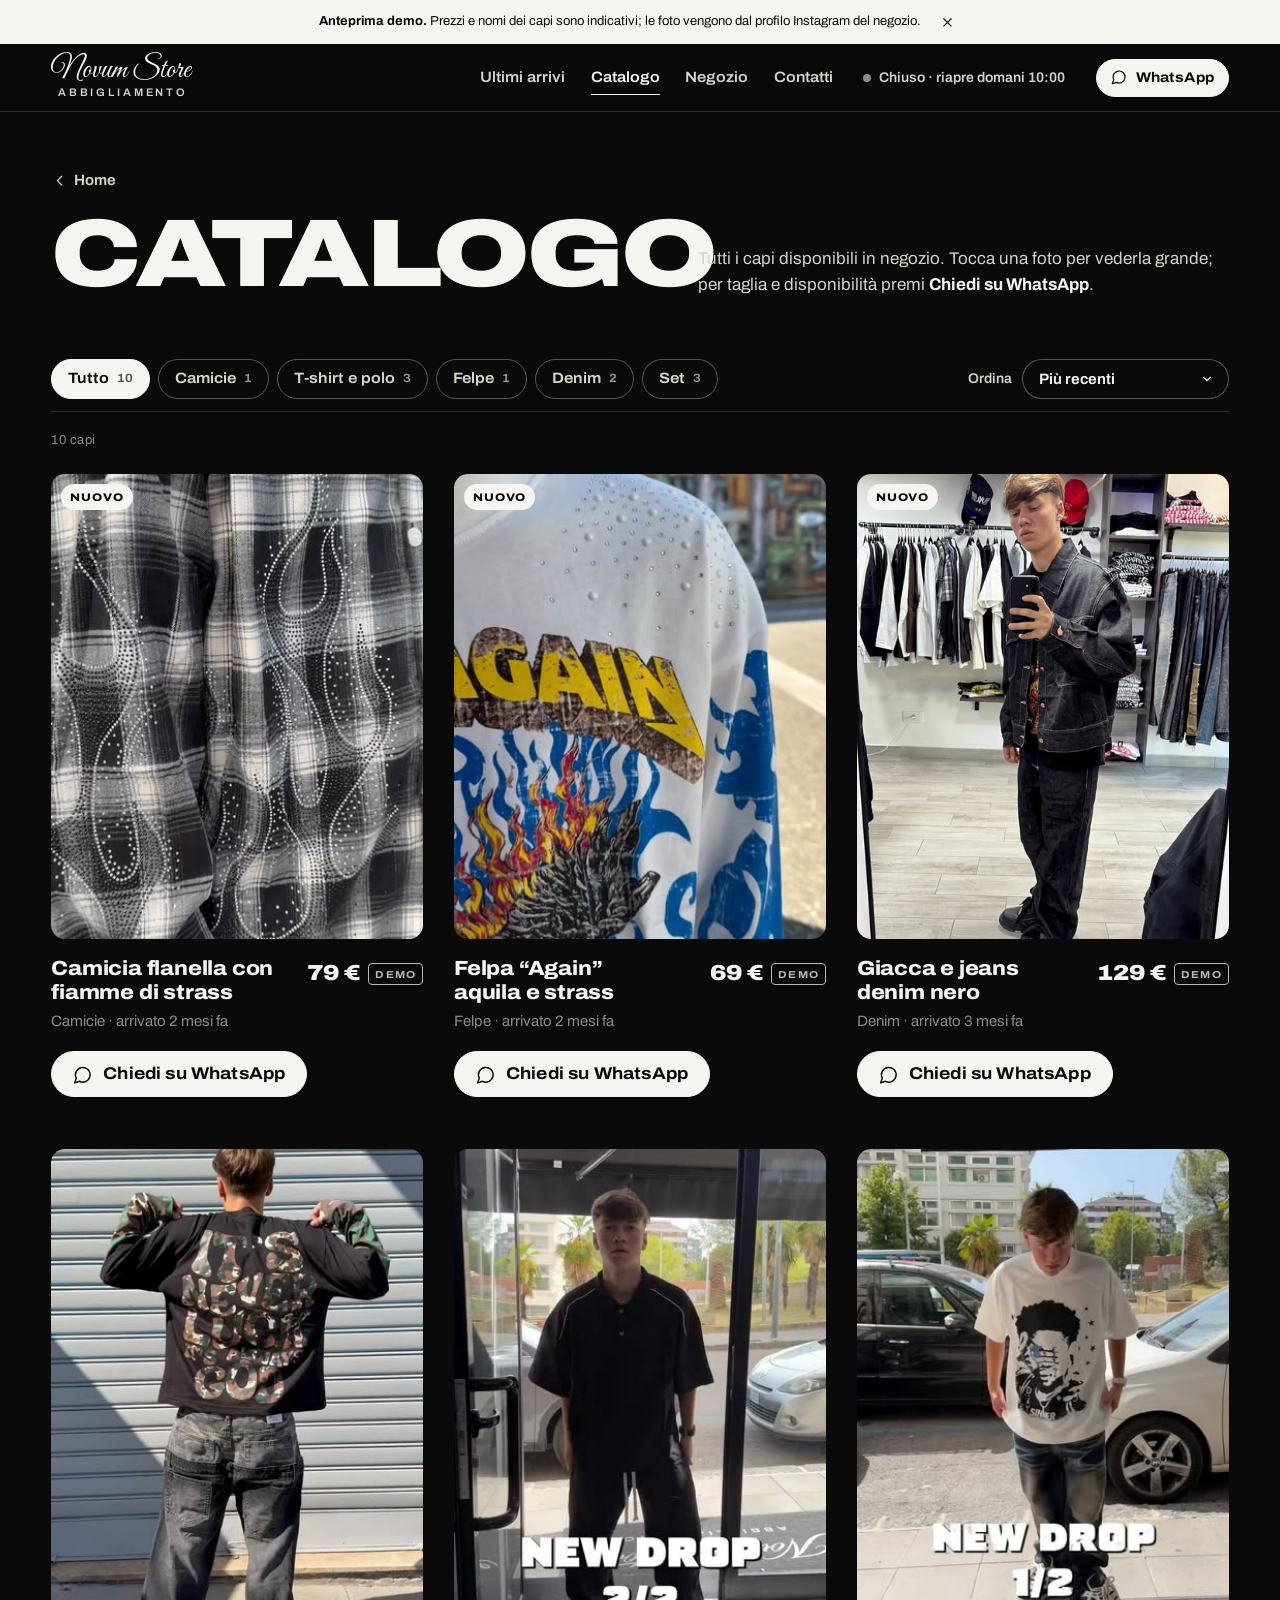
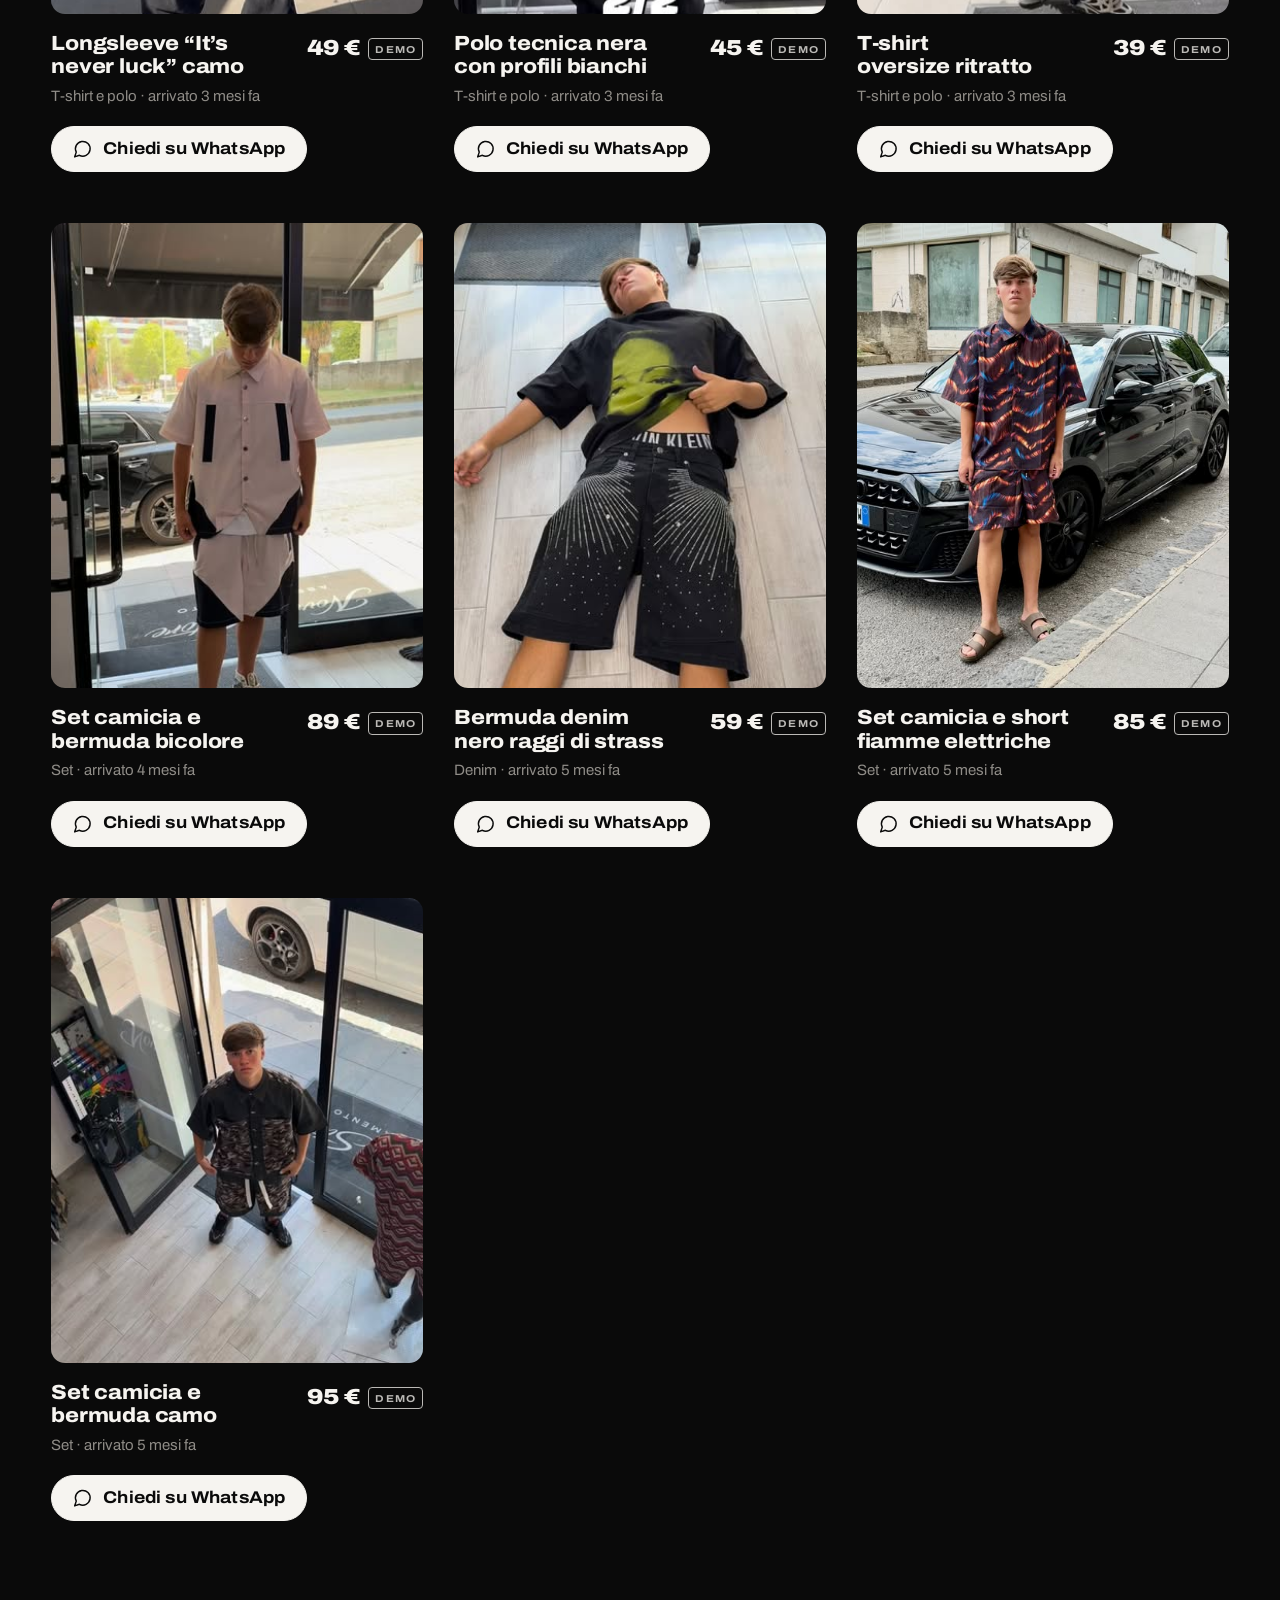
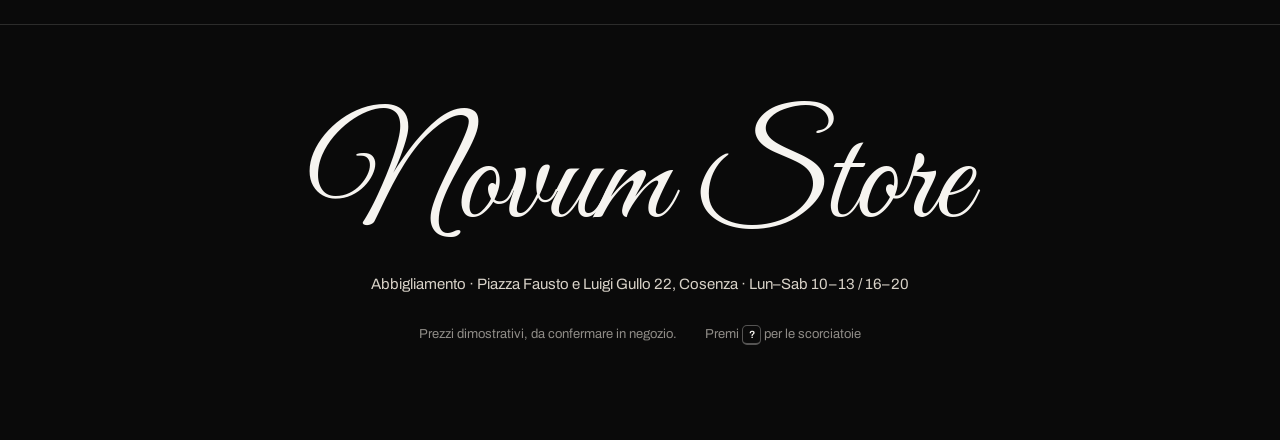
==== commit d63c70f8: "Rimuove il reel: home semplice e capi gestiti da capi.js - La hero mostra una scheda fissa "Ultimo a" ====
--- a/catalogo.html
+++ b/catalogo.html
@@ -36,7 +36,7 @@
       <span class="brand__caps">Abbigliamento</span>
     </a>
     <nav class="bar__nav" aria-label="Sezioni">
-      <a href="index.html#drop">Ultimi arrivi</a>
+      <a href="index.html#capi">Ultimi arrivi</a>
       <a href="catalogo.html" aria-current="page">Catalogo</a>
       <a href="index.html#negozio">Negozio</a>
       <a href="index.html#contatti">Contatti</a>
@@ -122,6 +122,7 @@
   <p class="toast" data-toast role="status" aria-live="polite"></p>
   <canvas class="trail" data-trail aria-hidden="true"></canvas>
 
+  <script src="capi.js" defer></script>
   <script src="app.js" defer></script>
 </body>
 </html>
--- a/styles.css
+++ b/styles.css
@@ -134,9 +134,9 @@
 .brand__caps { font-size: 0.6875rem; font-weight: 600; letter-spacing: 0.26em; text-transform: uppercase; margin-top: 2px; padding-left: 0.32em; color: var(--oak); }
 .bar__nav { display: flex; gap: clamp(14px, 2vw, 30px); }
 .bar__nav a { text-decoration: none; font-weight: 600; font-size: 0.9375rem; font-variation-settings: "wdth" 108; color: var(--oak); position: relative; padding: 6px 0; }
-.bar__nav a:hover, .bar__nav a[aria-current="true"] { color: var(--paper); }
+.bar__nav a:hover, .bar__nav a[aria-current="true"], .bar__nav a[aria-current="page"] { color: var(--paper); }
 .bar__nav a::after { content: ""; position: absolute; left: 0; right: 0; bottom: 0; height: 1.5px; background: currentColor; transform: scaleX(0); transform-origin: left; transition: transform 240ms var(--ease-out); }
-.bar__nav a:hover::after, .bar__nav a[aria-current="true"]::after { transform: scaleX(1); }
+.bar__nav a:hover::after, .bar__nav a[aria-current="true"]::after, .bar__nav a[aria-current="page"]::after { transform: scaleX(1); }
 
 .status { display: inline-flex; align-items: center; gap: 8px; margin: 0; font-size: 0.875rem; font-weight: 600; font-variant-numeric: tabular-nums; color: var(--oak); white-space: nowrap; }
 .status__dot { width: 8px; height: 8px; border-radius: 50%; background: var(--concrete); box-shadow: 0 0 0 0 rgb(246 244 240 / 0.6); }
@@ -184,75 +184,30 @@
 
 .hero__actions { display: flex; flex-wrap: wrap; gap: 14px 12px; margin-top: clamp(18px, 3.4svh, 32px); }
 
-/* ---------- Reel ---------- */
-.reel {
-  position: relative;
-  justify-self: end;
+/* ---------- Ultimo arrivo ---------- */
+.latest {
+  position: relative; justify-self: end;
   width: min(100%, calc((var(--fold) - 2 * clamp(20px, 4.5svh, 64px)) * 9 / 16), 460px);
   aspect-ratio: 9 / 16;
-  border-radius: 18px;
-  overflow: hidden;
+  border-radius: 18px; overflow: hidden;
   background: var(--ink-3);
   box-shadow: 0 0 0 1px var(--line);
-  isolation: isolate;
-  user-select: none;
-}
-.reel:focus-visible { outline-offset: 5px; border-radius: 18px; }
-.reel::after { /* hard cut flash */
-  content: ""; position: absolute; inset: 0; z-index: 6; pointer-events: none;
-  background: var(--paper); opacity: 0;
-}
-.reel.is-cutting::after { animation: cut var(--cut) 1; }
-@keyframes cut { 0% { opacity: 0.22; } 100% { opacity: 0; } }
-
-.reel__frames { position: absolute; inset: 0; }
-.frame { position: absolute; inset: 0; visibility: hidden; }
-.frame.is-active { visibility: visible; }
-.frame img { width: 100%; height: 100%; object-fit: cover; }
-.frame::before { /* legibility scrims, top and bottom */
-  content: ""; position: absolute; inset: 0; z-index: 1;
-  background:
-    linear-gradient(to bottom, rgb(0 0 0 / 0.55), rgb(0 0 0 / 0) 22%),
-    linear-gradient(to top, rgb(0 0 0 / 0.82), rgb(0 0 0 / 0) 46%);
-}
-.frame__meta { position: absolute; left: 18px; right: 18px; bottom: 20px; z-index: 2; }
-.frame__when { margin: 0 0 8px; font-size: 0.75rem; font-weight: 600; letter-spacing: 0.14em; text-transform: uppercase; color: var(--oak); font-variant-numeric: tabular-nums; }
-.frame__name {
-  margin: 0;
-  font-size: clamp(1.4rem, 2.2vw, 1.85rem);
-  line-height: 1;
-  font-weight: 900;
-  font-variation-settings: "wdth" 125;
-  text-transform: uppercase;
-  letter-spacing: -0.01em;
-  text-shadow: 0 2px 10px rgb(0 0 0 / 0.55);
-  text-wrap: balance;
-}
-.frame__row { display: flex; align-items: center; justify-content: space-between; gap: 12px; margin-top: 14px; }
+}
+.latest__media { position: absolute; inset: 0; display: block; }
+.latest__media img { width: 100%; height: 100%; object-fit: cover; transition: transform 700ms var(--ease-out); }
+.latest__media:hover img { transform: scale(1.03); }
+.latest__media::after { content: ""; position: absolute; inset: 0; background: linear-gradient(to top, rgb(0 0 0 / 0.82), rgb(0 0 0 / 0) 46%); pointer-events: none; }
+.latest__body { position: absolute; left: 18px; right: 18px; bottom: 20px; z-index: 2; pointer-events: none; }
+.latest__body a { pointer-events: auto; }
+.latest__when { margin: 0 0 8px; font-size: 0.75rem; font-weight: 600; letter-spacing: 0.14em; text-transform: uppercase; color: var(--oak); }
+.latest__name { margin: 0; font-size: clamp(1.4rem, 2.2vw, 1.85rem); line-height: 1; font-weight: 900; font-variation-settings: "wdth" 125; text-transform: uppercase; letter-spacing: -0.01em; text-shadow: 0 2px 10px rgb(0 0 0 / 0.55); text-wrap: balance; }
+.latest__row { display: flex; align-items: center; justify-content: space-between; gap: 12px; margin-top: 14px; }
+.latest__row .price { margin: 0; }
 .price { display: inline-flex; align-items: baseline; gap: 8px; font-weight: 800; font-size: 1.25rem; font-variant-numeric: tabular-nums; font-variation-settings: "wdth" 110; }
 .price__demo { font-size: 0.625rem; font-weight: 700; letter-spacing: 0.12em; text-transform: uppercase; padding: 3px 6px 2px; border: 1px solid currentColor; border-radius: 4px; opacity: 0.75; translate: 0 -2px; }
 .frame__ask { position: relative; z-index: 5; display: inline-flex; align-items: center; gap: 6px; padding: 8px 14px; border-radius: 999px; background: var(--paper); color: var(--ink); text-decoration: none; font-size: 0.8125rem; font-weight: 800; font-variation-settings: "wdth" 112; }
 .frame__ask:hover { background: var(--oak); }
-
-.reel__bars { position: absolute; top: 12px; left: 12px; right: 12px; z-index: 4; display: flex; gap: 4px; }
-.reel__bar { flex: 1; height: 3px; border-radius: 2px; background: rgb(246 244 240 / 0.32); overflow: hidden; }
-.reel__bar i { display: block; height: 100%; width: 100%; background: var(--paper); transform: scaleX(0); transform-origin: left; }
-.reel__bar.is-done i { transform: scaleX(1); }
-.reel__bar.is-active i { animation: fill var(--dur, 5s) linear forwards; }
-.reel.is-paused .reel__bar.is-active i { animation-play-state: paused; }
-@keyframes fill { to { transform: scaleX(1); } }
-
-.reel__top { position: absolute; top: 26px; left: 16px; right: 10px; z-index: 5; display: flex; align-items: center; justify-content: space-between; }
-.reel__drop { margin: 0; font-weight: 900; font-variation-settings: "wdth" 125; text-transform: uppercase; font-size: 0.9375rem; letter-spacing: 0.01em; text-shadow: 0 1px 8px rgb(0 0 0 / 0.6); }
-.reel__count { font-variant-numeric: tabular-nums; color: var(--oak); margin-left: 6px; }
-.reel__pause { display: grid; place-items: center; width: 40px; height: 40px; border: 0; border-radius: 50%; background: rgb(10 10 10 / 0.35); cursor: pointer; }
-.reel__pause:hover { background: rgb(10 10 10 / 0.6); }
-.reel__pause .ico { width: 18px; height: 18px; }
-
-.reel__zone { position: absolute; top: 70px; bottom: 120px; z-index: 3; border: 0; padding: 0; background: transparent; cursor: pointer; }
-.reel__zone--prev { left: 0; width: 34%; cursor: w-resize; }
-.reel__zone--next { right: 0; width: 66%; cursor: e-resize; }
-.reel__zone:focus-visible { outline-offset: -6px; }
+@keyframes cut { 0% { opacity: 0.22; } 100% { opacity: 0; } }
 
 /* ---------- Section scaffolding ---------- */
 .h2 {
@@ -288,12 +243,6 @@
 .grid.is-cutting { animation: gridcut var(--cut) 1; }
 @keyframes gridcut { 0% { opacity: 0.35; } 100% { opacity: 1; } }
 .item[hidden] { display: none; }
-.grid { grid-auto-flow: dense; }
-.grid:not(.is-filtered) .item--feature { grid-column: span 2; grid-row: span 2; display: flex; flex-direction: column; }
-.grid:not(.is-filtered) .item--feature ~ .item--feature { grid-column: 3 / span 2; grid-row: 3 / span 2; }
-.grid:not(.is-filtered) .item--feature .item__media { flex: 1; aspect-ratio: auto; min-height: 320px; }
-.grid:not(.is-filtered) .item--feature .item__name { font-size: clamp(1.25rem, 1.8vw, 1.6rem); font-weight: 850; font-variation-settings: "wdth" 118; letter-spacing: -0.01em; }
-.grid:not(.is-filtered) .item--feature .price { font-size: 1.375rem; }
 .item__media { position: relative; aspect-ratio: 3 / 4; overflow: hidden; border-radius: 12px; background: var(--ink-3); }
 .item__media img { width: 100%; height: 100%; object-fit: cover; transition: transform 700ms var(--ease-out); }
 .item:hover .item__media img { transform: scale(1.045); }
@@ -421,7 +370,6 @@
 @media (max-width: 1080px) {
   .bar__nav { display: none; }
   .grid { grid-template-columns: repeat(2, minmax(0, 1fr)); }
-  .grid:not(.is-filtered) .item--feature ~ .item--feature { grid-column: 1 / -1; grid-row: auto; }
 }
 @media (max-width: 900px) {
   :root { --bar-h: 60px; }
@@ -432,7 +380,7 @@
   .hero__copy > * { order: 3; }
   .hero__copy > .wordmark { order: 0; }
   .hero__copy > .hero__title { order: 1; }
-  .reel { order: 2; margin-top: 24px; justify-self: center; width: min(100%, 420px, calc((88svh - var(--bar-h)) * 9 / 16)); }
+  .latest { order: 2; margin-top: 24px; justify-self: center; width: min(100%, 420px, calc((88svh - var(--bar-h)) * 9 / 16)); }
   .hero__title { max-width: 20ch; }
   .section-head { grid-template-columns: 1fr; }
   .store__photo--main { grid-column: 1 / -1; grid-row: auto; aspect-ratio: 4 / 3; }
@@ -451,7 +399,6 @@
   .hero__actions .btn { flex: 1 1 100%; }
   .hero__sub { letter-spacing: 0.26em; }
   .grid { gap: 28px 12px; }
-  .grid:not(.is-filtered) .item--feature .item__media { min-height: 0; aspect-ratio: 4 / 5; }
   .item__body { grid-template-columns: 1fr; }
   .item .price { grid-column: 1; grid-row: auto; }
   .item__name { font-size: 0.9375rem; }
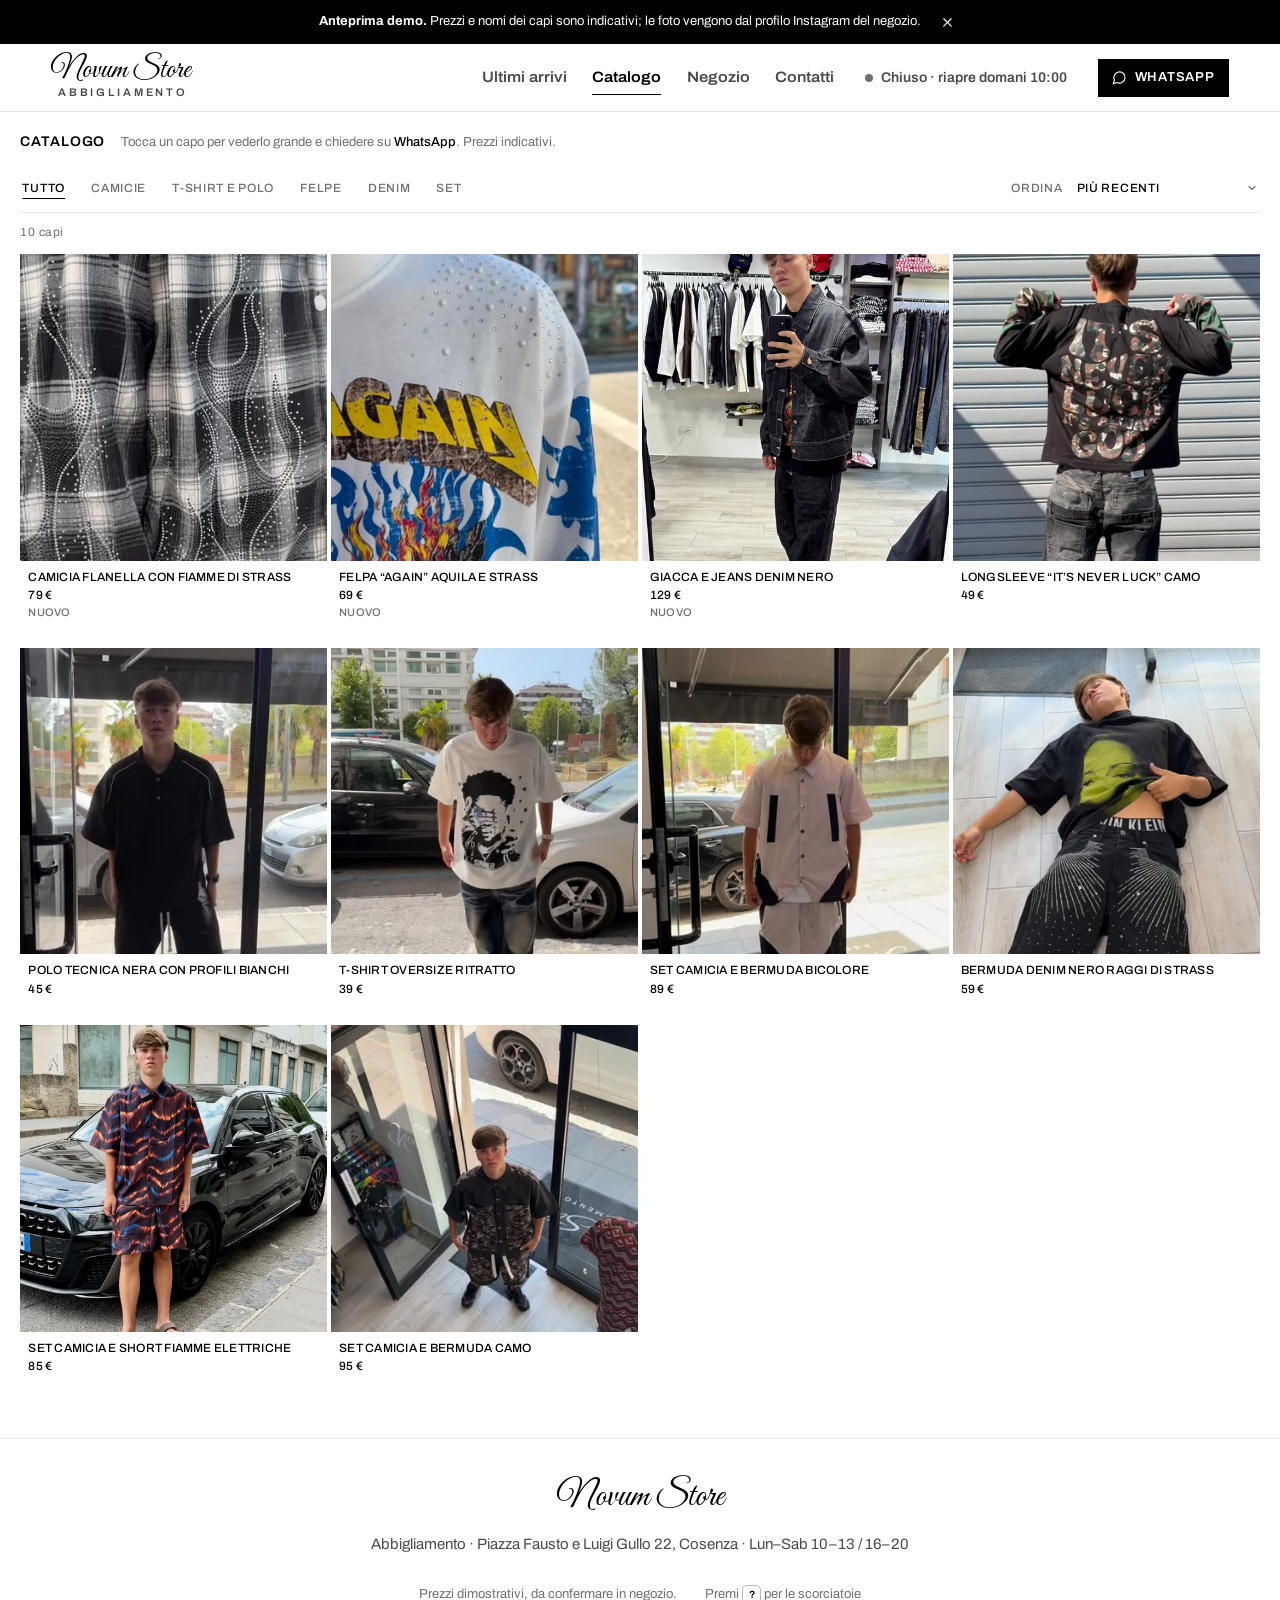
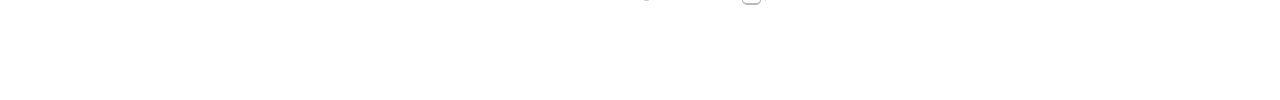
==== commit edce29a1: "Sezioni della home a misura di schermo e catalogo neutro stile Zara - Home: ultimi arrivi su una rig" ====
--- a/catalogo.html
+++ b/catalogo.html
@@ -51,7 +51,7 @@
     <div class="cat-head">
       <a class="back" href="index.html"><svg class="ico"><use href="#i-left"/></svg><span>Home</span></a>
       <h1 class="cat-head__title">Catalogo</h1>
-      <p class="cat-head__lede">Tutti i capi disponibili in negozio. Tocca una foto per vederla grande; per taglia e disponibilità premi <em>Chiedi su WhatsApp</em>.</p>
+      <p class="cat-head__lede">Tocca un capo per vederlo grande e chiedere su <em>WhatsApp</em>. Prezzi indicativi.</p>
     </div>
 
     <div class="toolbar" data-toolbar>
--- a/styles.css
+++ b/styles.css
@@ -15,6 +15,7 @@
   --gutter: clamp(16px, 4vw, 56px);
   --maxw: 1440px;
   --bar-h: 68px;
+  --sec-pad: clamp(48px, 8svh, 104px);
   --strip-h: 0px;
   --fold: calc(100svh - var(--bar-h) - var(--strip-h));
 
@@ -225,8 +226,9 @@
 .section-head__note em { font-style: normal; color: var(--paper); font-weight: 700; }
 
 /* ---------- Catalog ---------- */
-.catalog { max-width: var(--maxw); margin: 0 auto; padding: clamp(72px, 9vw, 140px) var(--gutter) clamp(48px, 6vw, 96px); border-top: 1px solid var(--line); }
+.catalog { max-width: var(--maxw); margin: 0 auto; padding: var(--sec-pad) var(--gutter); border-top: 1px solid var(--line); }
 .filters { display: flex; flex-wrap: wrap; gap: 8px; margin-top: clamp(32px, 4vw, 52px); }
+.catalog .grid { margin-top: clamp(20px, 4svh, 40px); }
 .chip {
   display: inline-flex; align-items: center; gap: 8px;
   min-height: 40px; padding: 0 16px;
@@ -243,7 +245,7 @@
 .grid.is-cutting { animation: gridcut var(--cut) 1; }
 @keyframes gridcut { 0% { opacity: 0.35; } 100% { opacity: 1; } }
 .item[hidden] { display: none; }
-.item__media { position: relative; aspect-ratio: 3 / 4; overflow: hidden; border-radius: 12px; background: var(--ink-3); }
+.item__media { position: relative; aspect-ratio: 3 / 4; max-height: calc(var(--fold) - 2 * var(--sec-pad) - 330px); min-height: 150px; width: 100%; overflow: hidden; border-radius: 12px; background: var(--ink-3); }
 .item__media img { width: 100%; height: 100%; object-fit: cover; transition: transform 700ms var(--ease-out); }
 .item:hover .item__media img { transform: scale(1.045); }
 .item__flag { position: absolute; top: 10px; left: 10px; padding: 5px 9px 4px; border-radius: 999px; background: var(--paper); color: var(--ink); font-size: 0.6875rem; font-weight: 800; letter-spacing: 0.08em; text-transform: uppercase; font-variation-settings: "wdth" 115; }
@@ -265,30 +267,32 @@
 /* ---------- Store ---------- */
 .store {
   max-width: var(--maxw); margin: 0 auto;
-  padding: clamp(72px, 9vw, 140px) var(--gutter);
+  padding: var(--sec-pad) var(--gutter);
   border-top: 1px solid var(--line);
   display: grid;
-  grid-template-columns: repeat(12, minmax(0, 1fr));
-  gap: clamp(16px, 2vw, 28px);
-  align-items: start;
-}
-.store figure { margin: 0; overflow: hidden; border-radius: 14px; background: var(--ink-3); }
-.store figure img { width: 100%; height: 100%; object-fit: cover; }
-.store__photo--main { grid-column: 1 / span 5; grid-row: 1 / span 2; aspect-ratio: 3 / 4; }
-.store__body { grid-column: 7 / span 6; grid-row: 1; }
-.store__photo--b { grid-column: 7 / span 3; grid-row: 2; aspect-ratio: 4 / 5; }
-.store__photo--c { grid-column: 10 / span 3; grid-row: 2; aspect-ratio: 4 / 5; }
-.store__map { grid-column: 1 / -1; grid-row: 3; height: clamp(260px, 32vw, 420px); border-radius: 14px; overflow: hidden; border: 1px solid var(--line); background: var(--ink-2); }
+  grid-template-columns: minmax(0, 0.8fr) minmax(0, 1.2fr);
+  gap: clamp(24px, 4vw, 64px);
+  align-items: stretch;
+}
+.store__photo { margin: 0; overflow: hidden; border-radius: 14px; background: var(--ink-3); height: min(calc(var(--fold) - 2 * var(--sec-pad)), 720px); min-height: 420px; }
+.store__photo img { width: 100%; height: 100%; object-fit: cover; }
+.store__body { display: flex; flex-direction: column; min-width: 0; }
+.store__info { display: grid; grid-template-columns: minmax(0, 1fr) minmax(0, 1.2fr); gap: 8px 32px; align-items: start; margin-top: clamp(16px, 3svh, 28px); }
+.store__info .status-panel { margin: 0; }
+.store__info .hours { margin: 0; }
+.store__where { display: grid; grid-template-columns: minmax(0, 1fr) minmax(0, 1.2fr); gap: 16px 32px; align-items: stretch; margin-top: auto; padding-top: clamp(16px, 3svh, 28px); }
+.store__where .addr { margin: 0; max-width: none; align-self: start; }
+.store__map { height: clamp(150px, 24svh, 240px); border-radius: 14px; overflow: hidden; border: 1px solid var(--line); background: var(--ink-2); }
 .store__map iframe { width: 100%; height: 100%; border: 0; filter: grayscale(1) invert(0.92) contrast(0.92) brightness(0.95); }
 
-.store__lede { margin: 20px 0 0; max-width: 46ch; color: var(--oak); font-size: 1.125rem; }
-.status-panel { margin-top: 32px; padding: 20px 0; border-top: 1px solid var(--line); border-bottom: 1px solid var(--line); }
+.store__lede { margin: clamp(10px, 2svh, 20px) 0 0; max-width: 46ch; color: var(--oak); font-size: 1.125rem; }
+.status-panel { margin-top: 32px; padding: 16px 0; border-top: 1px solid var(--line); border-bottom: 1px solid var(--line); }
 .status-panel__state { margin: 0; font-size: clamp(1.6rem, 2.6vw, 2.25rem); line-height: 1; font-weight: 900; font-variation-settings: "wdth" 122; text-transform: uppercase; letter-spacing: -0.02em; display: flex; align-items: center; gap: 14px; }
 .status-panel__state::before { content: ""; width: 12px; height: 12px; border-radius: 50%; background: var(--concrete); flex: none; }
 .is-open .status-panel__state::before { background: var(--paper); animation: pulse 2.2s var(--ease-out) infinite; }
 .status-panel__next { margin: 10px 0 0; color: var(--oak); font-variant-numeric: tabular-nums; }
 
-.hours { width: 100%; max-width: 440px; margin-top: 20px; border-collapse: collapse; font-variant-numeric: tabular-nums; font-size: 0.9375rem; }
+.hours { width: 100%; margin-top: 20px; border-collapse: collapse; font-variant-numeric: tabular-nums; font-size: 0.9375rem; }
 .hours th, .hours td { padding: 9px 0; text-align: left; border-bottom: 1px solid var(--line); font-weight: 500; color: var(--oak); }
 .hours td { text-align: right; }
 .hours tr.is-today th, .hours tr.is-today td { color: var(--paper); font-weight: 750; }
@@ -302,7 +306,7 @@
 .addr:hover .addr__go { transform: translateX(3px); }
 
 /* ---------- Shipping / contacts ---------- */
-.ship { max-width: var(--maxw); margin: 0 auto; padding: clamp(72px, 9vw, 140px) var(--gutter); border-top: 1px solid var(--line); display: grid; grid-template-columns: minmax(0, 1fr) minmax(0, 1fr); gap: clamp(32px, 5vw, 80px) clamp(32px, 6vw, 96px); }
+.ship { max-width: var(--maxw); margin: 0 auto; padding: var(--sec-pad) var(--gutter); border-top: 1px solid var(--line); display: grid; grid-template-columns: minmax(0, 1fr) minmax(0, 1fr); gap: clamp(24px, 4svh, 56px) clamp(32px, 6vw, 96px); }
 .ship .h2 { grid-column: 1 / -1; max-width: 16ch; }
 .steps { list-style: none; margin: 0; padding: 0; counter-reset: s; display: grid; gap: 0; }
 .steps li { counter-increment: s; display: grid; grid-template-columns: 56px 1fr; gap: 2px 16px; padding: 20px 0; border-top: 1px solid var(--line); }
@@ -383,11 +387,11 @@
   .latest { order: 2; margin-top: 24px; justify-self: center; width: min(100%, 420px, calc((88svh - var(--bar-h)) * 9 / 16)); }
   .hero__title { max-width: 20ch; }
   .section-head { grid-template-columns: 1fr; }
-  .store__photo--main { grid-column: 1 / -1; grid-row: auto; aspect-ratio: 4 / 3; }
-  .store__body { grid-column: 1 / -1; grid-row: auto; }
-  .store__photo--b { grid-column: 1 / span 6; grid-row: auto; }
-  .store__photo--c { grid-column: 7 / span 6; grid-row: auto; }
-  .store__map { grid-row: auto; }
+  .store { grid-template-columns: 1fr; }
+  .store__photo { height: auto; min-height: 0; aspect-ratio: 4 / 3; }
+  .store__info, .store__where { grid-template-columns: 1fr; }
+  .item__media { max-height: none; min-height: 0; }
+  .card__media { max-height: none; min-height: 0; }
   .ship { grid-template-columns: 1fr; }
 }
 @media (max-width: 640px) {
@@ -432,7 +436,7 @@
 }
 
 /* ================= Catalog page ================= */
-.catalog__more { display: flex; justify-content: center; margin-top: clamp(40px, 5vw, 64px); }
+.catalog__more { display: flex; justify-content: center; margin-top: clamp(20px, 4svh, 48px); }
 a.item__media { display: block; }
 
 .cat-page { max-width: var(--maxw); margin: 0 auto; padding: clamp(28px, 4vw, 56px) var(--gutter) clamp(72px, 8vw, 120px); }
@@ -482,6 +486,7 @@
 .card__media {
   position: relative; display: block; width: 100%; padding: 0; border: 0; cursor: zoom-in;
   aspect-ratio: 4 / 5; overflow: hidden; border-radius: 14px; background: var(--ink-3);
+  max-height: calc(100svh - var(--bar-h) - 300px); min-height: 300px;
 }
 .card__media img { width: 100%; height: 100%; object-fit: cover; transition: transform 700ms var(--ease-out); }
 .card__media:hover img { transform: scale(1.035); }
@@ -562,3 +567,79 @@
   .sort select { flex: 1; }
   .viewer .viewer__close { background: rgb(10 10 10 / 0.6); }
 }
+
+/* ================= Catalogo stile "zero estetica" (tipo Zara) ================= */
+.page-catalog {
+  --ink: #ffffff; --ink-2: #ffffff; --ink-3: #f2f2f2;
+  --paper: #000000; --oak: #4a4a4a; --concrete: #707070;
+  --line: rgb(0 0 0 / 0.1); --line-strong: rgb(0 0 0 / 0.28);
+  color-scheme: light;
+  scrollbar-color: #c4c4c4 #fff;
+}
+.page-catalog ::-webkit-scrollbar-track { background: #fff; }
+.page-catalog ::-webkit-scrollbar-thumb { background: #c4c4c4; border-color: #fff; }
+.page-catalog .bar { background: rgb(255 255 255 / 0.96); }
+.page-catalog .dock { background: rgb(255 255 255 / 0.96); }
+
+.page-catalog .cat-page { max-width: none; padding: 20px clamp(10px, 1.6vw, 24px) 64px; }
+.page-catalog .cat-head { display: flex; flex-wrap: wrap; align-items: baseline; gap: 4px 16px; }
+.page-catalog .cat-head .back { display: none; }
+.page-catalog .cat-head__title { font-size: 0.875rem; font-weight: 600; font-variation-settings: "wdth" 100; letter-spacing: 0.06em; line-height: 1.4; }
+.page-catalog .cat-head__lede { font-size: 0.8125rem; max-width: none; color: var(--concrete); }
+.page-catalog .cat-head__lede em { color: var(--paper); font-weight: 500; }
+
+.page-catalog .toolbar { margin-top: 12px; padding: 8px 0; gap: 8px 20px; }
+.page-catalog .chip {
+  min-height: 32px; padding: 0 2px; margin-right: 14px;
+  border: 0; border-radius: 0; background: transparent;
+  font-size: 0.75rem; font-weight: 500; font-variation-settings: "wdth" 100;
+  letter-spacing: 0.06em; text-transform: uppercase; color: var(--concrete);
+}
+.page-catalog .chip:hover { color: var(--paper); }
+.page-catalog .chip[aria-pressed="true"] { background: transparent; color: var(--paper); text-decoration: underline; text-underline-offset: 6px; }
+.page-catalog .chip__n { display: none; }
+.page-catalog .sort { font-size: 0.75rem; font-weight: 500; text-transform: uppercase; letter-spacing: 0.06em; color: var(--concrete); }
+.page-catalog .sort select {
+  min-height: 32px; border: 0; border-radius: 0; padding: 0 22px 0 4px;
+  font: 500 0.75rem var(--f-sans); text-transform: uppercase; letter-spacing: 0.06em;
+  background: #fff url("data:image/svg+xml,%3Csvg xmlns='http://www.w3.org/2000/svg' viewBox='0 0 24 24' fill='none' stroke='%23000' stroke-width='2' stroke-linecap='round'%3E%3Cpath d='m6 9 6 6 6-6'/%3E%3C/svg%3E") no-repeat right 2px center / 12px;
+}
+.page-catalog .sort select option { background: #fff; color: #000; }
+.page-catalog .catalog__count { margin-top: 10px; font-size: 0.75rem; }
+
+.page-catalog .cat-grid { margin-top: 12px; grid-template-columns: repeat(4, minmax(0, 1fr)); gap: 28px 4px; }
+.page-catalog .cat-grid.is-cutting { animation: none; }
+.card__btn { display: block; width: 100%; padding: 0; border: 0; background: none; color: inherit; font: inherit; text-align: left; cursor: pointer; }
+.card__btn:focus-visible { outline-offset: 2px; border-radius: 0; }
+.page-catalog .card__media { display: block; aspect-ratio: 1 / 1; max-height: none; min-height: 0; border-radius: 0; background: var(--ink-3); }
+.page-catalog .card__media img { width: 100%; height: 100%; object-fit: cover; object-position: center 35%; transition: none; }
+.page-catalog .card__media:hover img { transform: none; }
+.card__name, .card__price, .card__new { display: block; padding: 0 8px; font-size: 0.75rem; line-height: 1.35; font-weight: 500; font-variation-settings: "wdth" 100; letter-spacing: 0.02em; }
+.card__name { margin-top: 8px; text-transform: uppercase; }
+.card__price { margin-top: 2px; font-variant-numeric: tabular-nums; }
+.card__new { margin-top: 2px; color: var(--concrete); text-transform: uppercase; font-size: 0.6875rem; }
+.card__btn:hover .card__name { text-decoration: underline; text-underline-offset: 3px; }
+
+/* visore spoglio */
+.page-catalog .viewer { border: 0; border-radius: 0; }
+.page-catalog .viewer::backdrop { background: rgb(0 0 0 / 0.45); backdrop-filter: none; }
+.page-catalog .viewer__media { background: #f2f2f2; }
+.page-catalog .viewer.is-cutting .viewer__media::after { display: none; }
+.page-catalog .viewer__nav { background: #fff; border-color: transparent; color: #000; }
+.page-catalog .viewer__nav:hover { background: #000; color: #fff; }
+.page-catalog .viewer__close { border-color: transparent; }
+.page-catalog .viewer__pos { font-size: 0.75rem; font-weight: 500; }
+.page-catalog .viewer__name { font-size: 1.125rem; font-weight: 600; font-variation-settings: "wdth" 100; letter-spacing: 0.02em; line-height: 1.3; }
+.page-catalog .viewer__price { font-size: 1.125rem; font-weight: 600; font-variation-settings: "wdth" 100; }
+.page-catalog .btn { border-radius: 0; font-variation-settings: "wdth" 100; text-transform: uppercase; font-size: 0.8125rem; letter-spacing: 0.06em; font-weight: 600; }
+.page-catalog .btn--solid:hover { background: #333; border-color: #333; }
+
+.page-catalog .foot { padding: 40px 16px 96px; }
+.page-catalog .foot__script { font-size: 2.25rem; }
+
+@media (max-width: 1080px) { .page-catalog .cat-grid { grid-template-columns: repeat(3, minmax(0, 1fr)); } }
+@media (max-width: 760px)  { .page-catalog .cat-grid { grid-template-columns: repeat(2, minmax(0, 1fr)); gap: 24px 2px; } }
+@media (max-width: 640px) {
+  .page-catalog .toolbar .filters { margin-inline: 0; padding-inline: 0; }
+  .page-catalog .sort { width: auto; }
+}
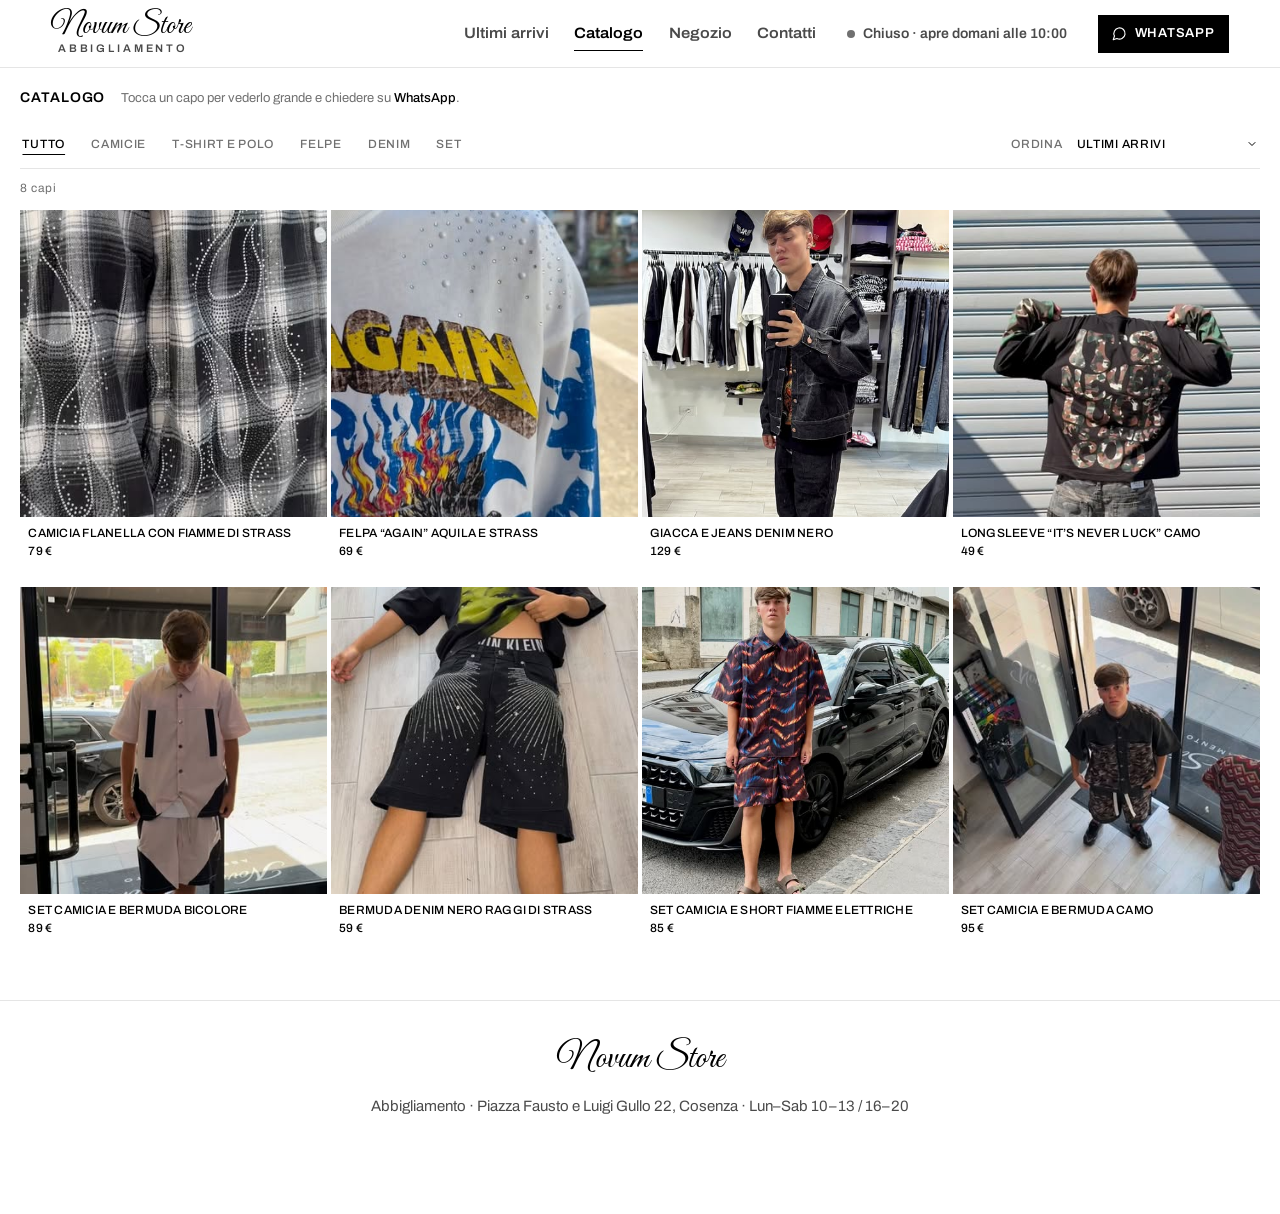
==== commit 8b6062ec: "Sito pronto per il cliente: vetrina che ruota, mobile ordinato, niente demo - Home: scheda che ruota" ====
--- a/catalogo.html
+++ b/catalogo.html
@@ -25,10 +25,6 @@
 
   <a class="skip" href="#lista">Salta alla lista dei capi</a>
 
-  <div class="demo-strip" id="demoStrip" role="note">
-    <p><strong>Anteprima demo.</strong> Prezzi e nomi dei capi sono indicativi; le foto vengono dal profilo Instagram del negozio.</p>
-    <button type="button" class="demo-strip__close" aria-label="Chiudi avviso demo"><svg class="ico"><use href="#i-x"/></svg></button>
-  </div>
 
   <header class="bar" id="top">
     <a class="brand" href="index.html" aria-label="Novum Store, vai alla home">
@@ -51,7 +47,7 @@
     <div class="cat-head">
       <a class="back" href="index.html"><svg class="ico"><use href="#i-left"/></svg><span>Home</span></a>
       <h1 class="cat-head__title">Catalogo</h1>
-      <p class="cat-head__lede">Tocca un capo per vederlo grande e chiedere su <em>WhatsApp</em>. Prezzi indicativi.</p>
+      <p class="cat-head__lede">Tocca un capo per vederlo grande e chiedere su <em>WhatsApp</em>.</p>
     </div>
 
     <div class="toolbar" data-toolbar>
@@ -59,7 +55,7 @@
       <label class="sort">
         <span>Ordina</span>
         <select data-sort>
-          <option value="new">Più recenti</option>
+          <option value="new">Ultimi arrivi</option>
           <option value="price-asc">Prezzo: dal più basso</option>
           <option value="price-desc">Prezzo: dal più alto</option>
         </select>
@@ -73,10 +69,6 @@
   <footer class="foot">
     <p class="foot__script">Novum Store</p>
     <p class="foot__line">Abbigliamento · Piazza Fausto e Luigi Gullo 22, Cosenza · Lun–Sab 10–13 / 16–20</p>
-    <p class="foot__meta">
-      <span>Prezzi dimostrativi, da confermare in negozio.</span>
-      <button type="button" class="kbd-hint" data-shortcuts-open>Premi <kbd>?</kbd> per le scorciatoie</button>
-    </p>
   </footer>
 
   <nav class="dock" aria-label="Azioni rapide">
@@ -97,12 +89,11 @@
       <p class="viewer__price" data-viewer-price></p>
       <dl class="viewer__facts">
         <div><dt>Categoria</dt><dd data-viewer-cat></dd></div>
-        <div><dt>Arrivato</dt><dd data-viewer-date></dd></div>
         <div><dt>Dove</dt><dd>In negozio, Piazza Fausto e Luigi Gullo 22</dd></div>
       </dl>
       <div class="viewer__actions">
         <a class="btn btn--solid btn--lg" data-viewer-wa href="#" target="_blank" rel="noopener"><svg class="ico"><use href="#i-chat"/></svg><span>Chiedi su WhatsApp</span></a>
-        <button type="button" class="btn btn--line btn--lg" data-viewer-share><span data-viewer-share-label>Copia link del capo</span></button>
+        <button type="button" class="btn btn--line btn--lg" data-viewer-share><span data-viewer-share-label>Copia link</span></button>
       </div>
     </div>
   </dialog>
@@ -112,7 +103,7 @@
     <dl>
       <div><dt><kbd>←</kbd> <kbd>→</kbd></dt><dd>Capo precedente / successivo (foto aperta)</dd></div>
       <div><dt><kbd>Esc</kbd></dt><dd>Chiudi la foto</dd></div>
-      <div><dt><kbd>1</kbd>–<kbd>6</kbd></dt><dd>Filtra le categorie</dd></div>
+      <div><dt><kbd>1</kbd>–<kbd>9</kbd></dt><dd>Filtra le categorie</dd></div>
       <div><dt><kbd>?</kbd></dt><dd>Apri / chiudi questo pannello</dd></div>
       <div><dt><kbd>↑↑↓↓←→←→ B A</kbd></dt><dd>Non dovresti saperlo.</dd></div>
     </dl>
--- a/styles.css
+++ b/styles.css
@@ -68,19 +68,6 @@
 .sr { position: absolute; width: 1px; height: 1px; overflow: hidden; clip: rect(0 0 0 0); white-space: nowrap; }
 .skip { position: absolute; left: 12px; top: -60px; z-index: 100; background: var(--paper); color: var(--ink); padding: 10px 14px; border-radius: 6px; font-weight: 700; }
 .skip:focus { top: 12px; }
-
-/* ---------- Demo strip ---------- */
-.demo-strip {
-  display: flex; align-items: center; justify-content: center; gap: 12px;
-  padding: 8px var(--gutter);
-  background: var(--paper); color: var(--ink);
-  font-size: 0.8125rem; line-height: 1.35;
-}
-.demo-strip p { margin: 0; }
-.demo-strip__close { flex: none; display: grid; place-items: center; width: 28px; height: 28px; border: 0; background: transparent; color: var(--ink); border-radius: 50%; cursor: pointer; }
-.demo-strip__close:hover { background: rgb(10 10 10 / 0.08); }
-.demo-strip__close:focus-visible { outline-color: var(--ink); }
-.demo-strip[hidden] { display: none; }
 
 /* ---------- Buttons ---------- */
 .btn {
@@ -185,25 +172,34 @@
 
 .hero__actions { display: flex; flex-wrap: wrap; gap: 14px 12px; margin-top: clamp(18px, 3.4svh, 32px); }
 
-/* ---------- Ultimo arrivo ---------- */
-.latest {
+/* ---------- Vetrina che ruota ---------- */
+.show {
   position: relative; justify-self: end;
   width: min(100%, calc((var(--fold) - 2 * clamp(20px, 4.5svh, 64px)) * 9 / 16), 460px);
   aspect-ratio: 9 / 16;
+  display: flex; flex-direction: column;
   border-radius: 18px; overflow: hidden;
   background: var(--ink-3);
   box-shadow: 0 0 0 1px var(--line);
 }
-.latest__media { position: absolute; inset: 0; display: block; }
-.latest__media img { width: 100%; height: 100%; object-fit: cover; transition: transform 700ms var(--ease-out); }
-.latest__media:hover img { transform: scale(1.03); }
-.latest__media::after { content: ""; position: absolute; inset: 0; background: linear-gradient(to top, rgb(0 0 0 / 0.82), rgb(0 0 0 / 0) 46%); pointer-events: none; }
-.latest__body { position: absolute; left: 18px; right: 18px; bottom: 20px; z-index: 2; pointer-events: none; }
-.latest__body a { pointer-events: auto; }
-.latest__when { margin: 0 0 8px; font-size: 0.75rem; font-weight: 600; letter-spacing: 0.14em; text-transform: uppercase; color: var(--oak); }
-.latest__name { margin: 0; font-size: clamp(1.4rem, 2.2vw, 1.85rem); line-height: 1; font-weight: 900; font-variation-settings: "wdth" 125; text-transform: uppercase; letter-spacing: -0.01em; text-shadow: 0 2px 10px rgb(0 0 0 / 0.55); text-wrap: balance; }
-.latest__row { display: flex; align-items: center; justify-content: space-between; gap: 12px; margin-top: 14px; }
-.latest__row .price { margin: 0; }
+.show__slides { position: relative; flex: 1; min-height: 0; }
+.show__slide { position: absolute; inset: 0; display: block; color: inherit; text-decoration: none; opacity: 0; visibility: hidden; transition: opacity 700ms var(--ease-out), visibility 0s linear 700ms; }
+.show__slide.is-on { opacity: 1; visibility: visible; transition: opacity 700ms var(--ease-out), visibility 0s; }
+.show__slide img { width: 100%; height: 100%; object-fit: cover; }
+.show__slide::after { content: ""; position: absolute; inset: 0; background: linear-gradient(to top, rgb(0 0 0 / 0.78), rgb(0 0 0 / 0) 42%); pointer-events: none; }
+.show__slide:focus-visible { outline-offset: -4px; }
+.show__cap { position: absolute; left: 18px; right: 18px; bottom: 16px; z-index: 1; display: grid; gap: 6px; }
+.show__cat { font-size: 0.75rem; font-weight: 600; letter-spacing: 0.12em; text-transform: uppercase; color: var(--oak); }
+.show__name { font-size: clamp(1.3rem, 2vw, 1.7rem); line-height: 1.02; font-weight: 900; font-variation-settings: "wdth" 122; text-transform: uppercase; letter-spacing: -0.01em; text-shadow: 0 2px 10px rgb(0 0 0 / 0.5); text-wrap: balance; }
+.show__price { font-size: 1.2rem; font-weight: 800; font-variation-settings: "wdth" 110; font-variant-numeric: tabular-nums; }
+.show__bar { display: flex; align-items: center; justify-content: space-between; gap: 12px; padding: 10px 10px 10px 18px; background: var(--ink-2); border-top: 1px solid var(--line); }
+.show__count { font-size: 0.875rem; font-weight: 600; color: var(--oak); font-variant-numeric: tabular-nums; }
+.show__ctrls { display: flex; gap: 8px; }
+.show__btn { display: grid; place-items: center; width: 40px; height: 40px; border-radius: 50%; border: 1px solid var(--line-strong); background: transparent; color: var(--paper); cursor: pointer; }
+.show__btn:hover { border-color: var(--paper); background: rgb(246 244 240 / 0.06); }
+.show__btn .ico { width: 18px; height: 18px; }
+@media (prefers-reduced-motion: reduce) { .show__slide, .show__slide.is-on { transition: none; } }
+
 .price { display: inline-flex; align-items: baseline; gap: 8px; font-weight: 800; font-size: 1.25rem; font-variant-numeric: tabular-nums; font-variation-settings: "wdth" 110; }
 .price__demo { font-size: 0.625rem; font-weight: 700; letter-spacing: 0.12em; text-transform: uppercase; padding: 3px 6px 2px; border: 1px solid currentColor; border-radius: 4px; opacity: 0.75; translate: 0 -2px; }
 .frame__ask { position: relative; z-index: 5; display: inline-flex; align-items: center; gap: 6px; padding: 8px 14px; border-radius: 999px; background: var(--paper); color: var(--ink); text-decoration: none; font-size: 0.8125rem; font-weight: 800; font-variation-settings: "wdth" 112; }
@@ -245,10 +241,9 @@
 .grid.is-cutting { animation: gridcut var(--cut) 1; }
 @keyframes gridcut { 0% { opacity: 0.35; } 100% { opacity: 1; } }
 .item[hidden] { display: none; }
-.item__media { position: relative; aspect-ratio: 3 / 4; max-height: calc(var(--fold) - 2 * var(--sec-pad) - 330px); min-height: 150px; width: 100%; overflow: hidden; border-radius: 12px; background: var(--ink-3); }
+.item__media { position: relative; aspect-ratio: 3 / 4; max-height: calc(var(--fold) - 2 * var(--sec-pad) - 370px); min-height: 150px; width: 100%; overflow: hidden; border-radius: 12px; background: var(--ink-3); }
 .item__media img { width: 100%; height: 100%; object-fit: cover; transition: transform 700ms var(--ease-out); }
 .item:hover .item__media img { transform: scale(1.045); }
-.item__flag { position: absolute; top: 10px; left: 10px; padding: 5px 9px 4px; border-radius: 999px; background: var(--paper); color: var(--ink); font-size: 0.6875rem; font-weight: 800; letter-spacing: 0.08em; text-transform: uppercase; font-variation-settings: "wdth" 115; }
 .item__body { display: grid; grid-template-columns: 1fr auto; gap: 4px 12px; align-items: start; margin-top: 14px; }
 .item__name { margin: 0; font-size: 1.0625rem; line-height: 1.2; font-weight: 750; font-variation-settings: "wdth" 106; text-wrap: balance; }
 .item__cat { margin: 0; grid-column: 1; font-size: 0.8125rem; color: var(--concrete); }
@@ -274,13 +269,13 @@
   gap: clamp(24px, 4vw, 64px);
   align-items: stretch;
 }
-.store__photo { margin: 0; overflow: hidden; border-radius: 14px; background: var(--ink-3); height: min(calc(var(--fold) - 2 * var(--sec-pad)), 720px); min-height: 420px; }
+.store__photo { margin: 0; overflow: hidden; border-radius: 14px; background: var(--ink-3); min-height: 420px; max-height: min(calc(var(--fold) - 2 * var(--sec-pad)), 720px); }
 .store__photo img { width: 100%; height: 100%; object-fit: cover; }
 .store__body { display: flex; flex-direction: column; min-width: 0; }
 .store__info { display: grid; grid-template-columns: minmax(0, 1fr) minmax(0, 1.2fr); gap: 8px 32px; align-items: start; margin-top: clamp(16px, 3svh, 28px); }
 .store__info .status-panel { margin: 0; }
 .store__info .hours { margin: 0; }
-.store__where { display: grid; grid-template-columns: minmax(0, 1fr) minmax(0, 1.2fr); gap: 16px 32px; align-items: stretch; margin-top: auto; padding-top: clamp(16px, 3svh, 28px); }
+.store__where { display: grid; grid-template-columns: minmax(0, 1fr) minmax(0, 1.2fr); gap: 16px 32px; align-items: stretch; margin-top: clamp(20px, 3.5svh, 32px); }
 .store__where .addr { margin: 0; max-width: none; align-self: start; }
 .store__map { height: clamp(150px, 24svh, 240px); border-radius: 14px; overflow: hidden; border: 1px solid var(--line); background: var(--ink-2); }
 .store__map iframe { width: 100%; height: 100%; border: 0; filter: grayscale(1) invert(0.92) contrast(0.92) brightness(0.95); }
@@ -293,10 +288,10 @@
 .status-panel__next { margin: 10px 0 0; color: var(--oak); font-variant-numeric: tabular-nums; }
 
 .hours { width: 100%; margin-top: 20px; border-collapse: collapse; font-variant-numeric: tabular-nums; font-size: 0.9375rem; }
-.hours th, .hours td { padding: 9px 0; text-align: left; border-bottom: 1px solid var(--line); font-weight: 500; color: var(--oak); }
+.hours th, .hours td { padding: 10px 0; text-align: left; vertical-align: top; border-bottom: 1px solid var(--line); font-weight: 500; color: var(--oak); }
+.hours th { white-space: nowrap; padding-right: 16px; }
 .hours td { text-align: right; }
 .hours tr.is-today th, .hours tr.is-today td { color: var(--paper); font-weight: 750; }
-.hours tr.is-today th::after { content: "oggi"; margin-left: 10px; font-size: 0.6875rem; letter-spacing: 0.1em; text-transform: uppercase; padding: 2px 7px; border: 1px solid var(--line-strong); border-radius: 999px; font-weight: 700; }
 
 .addr { display: flex; align-items: center; gap: 14px; margin-top: 24px; padding: 16px 18px; border: 1px solid var(--line-strong); border-radius: 14px; text-decoration: none; line-height: 1.35; max-width: 440px; transition: border-color 160ms var(--ease-out), background-color 160ms var(--ease-out); }
 .addr span { flex: 1; color: var(--oak); font-size: 0.9375rem; }
@@ -384,7 +379,7 @@
   .hero__copy > * { order: 3; }
   .hero__copy > .wordmark { order: 0; }
   .hero__copy > .hero__title { order: 1; }
-  .latest { order: 2; margin-top: 24px; justify-self: center; width: min(100%, 420px, calc((88svh - var(--bar-h)) * 9 / 16)); }
+  .show { order: 2; margin-top: 24px; justify-self: center; width: min(100%, 420px); aspect-ratio: 4 / 5.6; }
   .hero__title { max-width: 20ch; }
   .section-head { grid-template-columns: 1fr; }
   .store { grid-template-columns: 1fr; }
@@ -401,6 +396,12 @@
   .status { font-size: 0.8125rem; }
   .brand__script { font-size: 1.65rem; }
   .hero__actions .btn { flex: 1 1 100%; }
+  .hero__actions .tag-cta { display: none; }
+  .hero__actions .btn--line { background: var(--paper); color: var(--ink); border-color: var(--paper); }
+  .hero__lede { margin-top: 20px; }
+  .store__photo { aspect-ratio: 4 / 5; }
+  .store__photo img { object-position: 50% 15%; }
+  .status-panel__state { font-size: 1.5rem; }
   .hero__sub { letter-spacing: 0.26em; }
   .grid { gap: 28px 12px; }
   .item__body { grid-template-columns: 1fr; }
@@ -640,6 +641,10 @@
 @media (max-width: 1080px) { .page-catalog .cat-grid { grid-template-columns: repeat(3, minmax(0, 1fr)); } }
 @media (max-width: 760px)  { .page-catalog .cat-grid { grid-template-columns: repeat(2, minmax(0, 1fr)); gap: 24px 2px; } }
 @media (max-width: 640px) {
-  .page-catalog .toolbar .filters { margin-inline: 0; padding-inline: 0; }
+  .page-catalog .toolbar .filters { margin-inline: 0; padding-inline: 0; flex-wrap: wrap; overflow: visible; row-gap: 0; }
+  .page-catalog .chip { margin-right: 12px; }
   .page-catalog .sort { width: auto; }
 }
+
+.cat-empty { grid-column: 1 / -1; padding: 48px 8px; font-size: 0.875rem; color: var(--concrete); }
+.cat-empty a { color: var(--paper); }
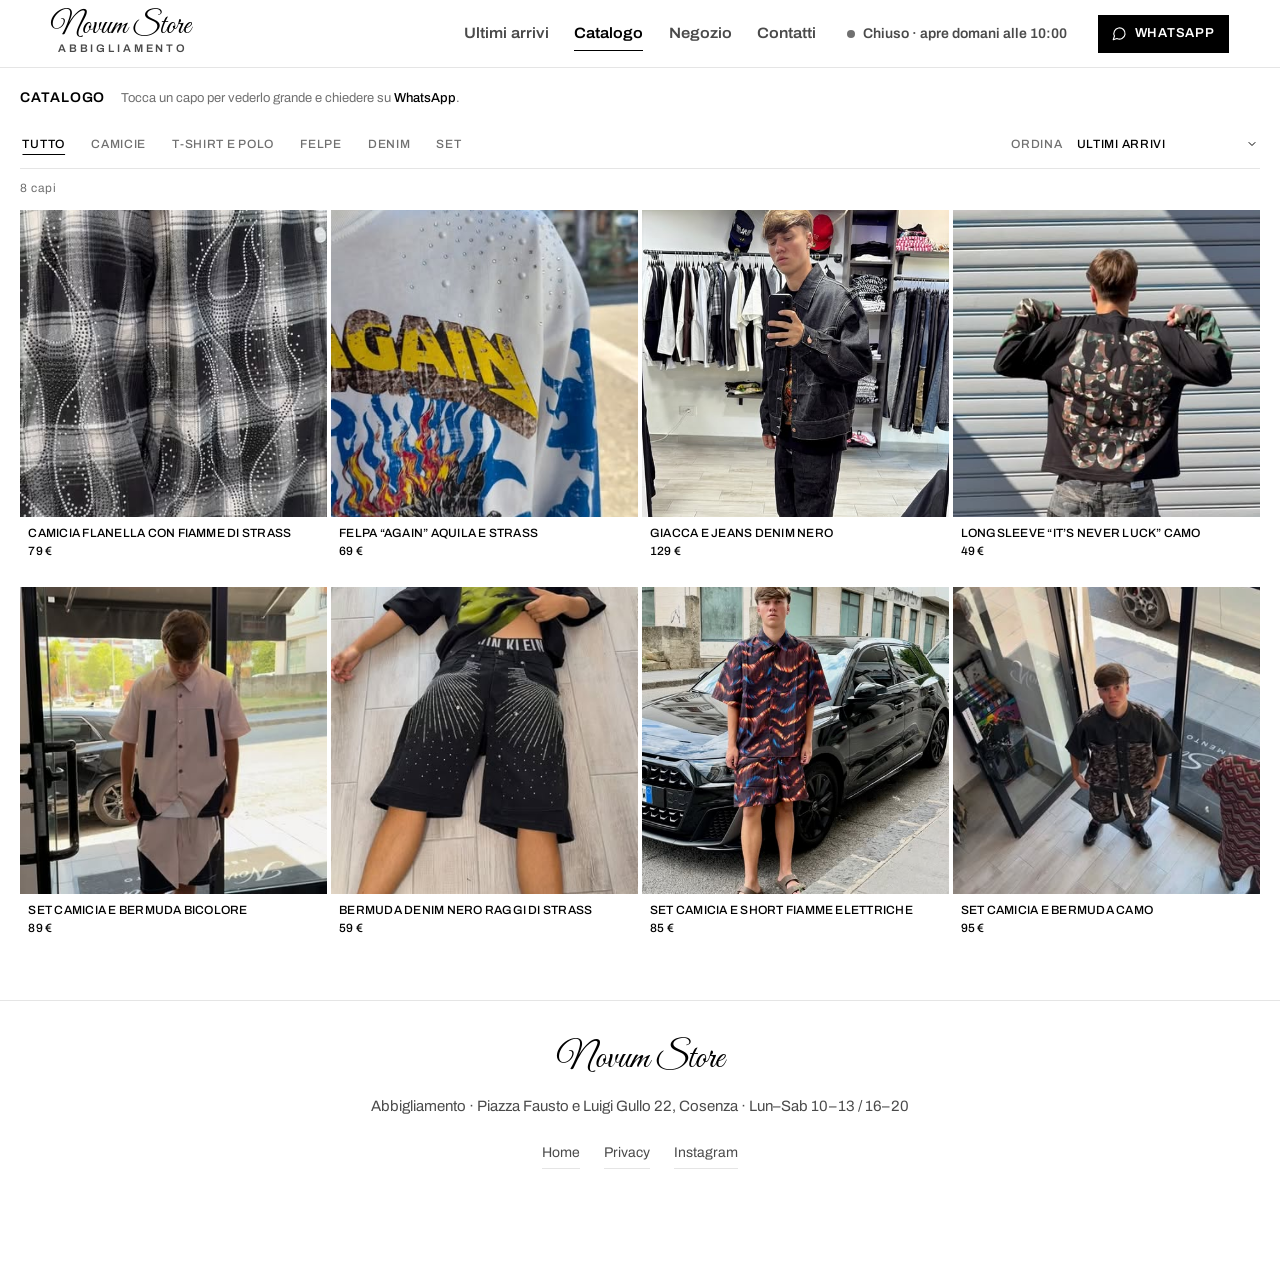
==== commit 25079116: "Revisione completa: capi appesi, menu mobile, privacy, anteprime e prestazioni - Ultimi arrivi: capi" ====
--- a/catalogo.html
+++ b/catalogo.html
@@ -5,11 +5,21 @@
   <meta name="viewport" content="width=device-width, initial-scale=1, viewport-fit=cover">
   <title>Catalogo · Novum Store Abbigliamento</title>
   <meta name="description" content="Tutti i capi di Novum Store Abbigliamento, Cosenza: camicie con strass, t-shirt, felpe, denim e set. Chiedi taglia e disponibilità su WhatsApp.">
-  <meta name="theme-color" content="#0a0a0a">
-  <link rel="icon" href="img/ig/logo.jpg">
-  <link rel="preconnect" href="https://fonts.googleapis.com">
-  <link rel="preconnect" href="https://fonts.gstatic.com" crossorigin>
-  <link href="https://fonts.googleapis.com/css2?family=Archivo:ital,wdth,wght@0,62..125,100..900;1,62..125,400..800&family=Great+Vibes&display=swap" rel="stylesheet">
+  <meta name="theme-color" content="#ffffff">
+  <link rel="canonical" href="https://novumstore-smoky.vercel.app/catalogo.html">
+  <meta property="og:type" content="website">
+  <meta property="og:locale" content="it_IT">
+  <meta property="og:site_name" content="Novum Store">
+  <meta property="og:url" content="https://novumstore-smoky.vercel.app/catalogo.html">
+  <meta property="og:title" content="Catalogo · Novum Store">
+  <meta property="og:description" content="Tutti i capi di Novum Store a Cosenza. Chiedi taglia e disponibilità su WhatsApp.">
+  <meta property="og:image" content="https://novumstore-smoky.vercel.app/img/og.jpg">
+  <meta property="og:image:width" content="1200">
+  <meta property="og:image:height" content="630">
+  <meta name="twitter:card" content="summary_large_image">
+  <link rel="icon" href="img/icon-64.png" type="image/png">
+  <link rel="apple-touch-icon" href="img/icon-180.png">
+  <link rel="preload" href="fonts/archivo-latin.woff2" as="font" type="font/woff2" crossorigin>
   <link rel="stylesheet" href="styles.css">
 </head>
 <body class="page-catalog">
@@ -21,6 +31,8 @@
     <symbol id="i-right" viewBox="0 0 24 24"><path d="m9 18 6-6-6-6"/></symbol>
     <symbol id="i-zoom" viewBox="0 0 24 24"><path d="M15 3h6v6"/><path d="M9 21H3v-6"/><path d="M21 3l-7 7"/><path d="M3 21l7-7"/></symbol>
     <symbol id="i-x" viewBox="0 0 24 24"><path d="M18 6 6 18"/><path d="m6 6 12 12"/></symbol>
+    <symbol id="i-menu" viewBox="0 0 24 24"><path d="M4 7h16"/><path d="M4 12h16"/><path d="M4 17h10"/></symbol>
+    <symbol id="i-home" viewBox="0 0 24 24"><path d="M3 10.5 12 3l9 7.5"/><path d="M5 9.5V21h14V9.5"/></symbol>
   </svg>
 
   <a class="skip" href="#lista">Salta alla lista dei capi</a>
@@ -37,11 +49,26 @@
       <a href="index.html#negozio">Negozio</a>
       <a href="index.html#contatti">Contatti</a>
     </nav>
-    <p class="status" data-status aria-live="polite"><span class="status__dot" aria-hidden="true"></span><span data-status-text>Orari: lun–sab</span></p>
+    <p class="status" data-status aria-live="polite"><span class="status__dot" aria-hidden="true"></span><span class="status__long" data-status-text>Lun–Sab 10–13 · 16–20</span><span class="status__mini" data-status-mini>Lun–Sab</span></p>
     <a class="btn btn--solid btn--sm bar__cta" data-wa href="https://wa.me/393493900045" target="_blank" rel="noopener">
       <svg class="ico"><use href="#i-chat"/></svg><span>WhatsApp</span>
     </a>
+    <button type="button" class="bar__menu" data-menu-open aria-expanded="false" aria-controls="menu"><svg class="ico"><use href="#i-menu"/></svg><span>Menu</span></button>
   </header>
+
+  <nav class="menu" id="menu" data-menu aria-label="Menu" hidden>
+    <ul role="list">
+      <li><a href="index.html" data-menu-link>Home</a></li>
+      <li><a href="catalogo.html" data-menu-link aria-current="page">Catalogo</a></li>
+      <li><a href="index.html#capi" data-menu-link>Ultimi arrivi</a></li>
+      <li><a href="index.html#negozio" data-menu-link>Negozio</a></li>
+      <li><a href="index.html#contatti" data-menu-link>Contatti</a></li>
+    </ul>
+    <div class="menu__foot">
+      <p class="menu__status"><span class="status__dot" aria-hidden="true"></span><span data-status-text></span></p>
+      <a class="btn btn--solid btn--lg" data-wa href="https://wa.me/393493900045" target="_blank" rel="noopener"><svg class="ico"><use href="#i-chat"/></svg><span>Scrivici su WhatsApp</span></a>
+    </div>
+  </nav>
 
   <main class="cat-page">
     <div class="cat-head">
@@ -68,12 +95,14 @@
 
   <footer class="foot">
     <p class="foot__script">Novum Store</p>
-    <p class="foot__line">Abbigliamento · Piazza Fausto e Luigi Gullo 22, Cosenza · Lun–Sab 10–13 / 16–20</p>
+    <p class="foot__line">Abbigliamento · Piazza Fausto e Luigi Gullo 22, Cosenza · <span class="nowrap">Lun–Sab 10–13 / 16–20</span></p>
+    <p class="foot__links"><a href="index.html">Home</a><a href="privacy.html">Privacy</a><a href="https://www.instagram.com/novum_store_/" target="_blank" rel="noopener">Instagram</a></p>
   </footer>
 
   <nav class="dock" aria-label="Azioni rapide">
-    <a class="btn btn--solid" data-wa href="https://wa.me/393493900045" target="_blank" rel="noopener"><svg class="ico"><use href="#i-chat"/></svg><span>WhatsApp</span></a>
-    <a class="btn btn--line" href="https://www.google.com/maps/search/?api=1&query=Piazza+Fausto+e+Luigi+Gullo+22+Cosenza" target="_blank" rel="noopener"><svg class="ico"><use href="#i-pin"/></svg><span>Indicazioni</span></a>
+    <a class="dock__item" href="index.html"><svg class="ico"><use href="#i-home"/></svg><span>Home</span></a>
+    <a class="dock__item dock__item--main" data-wa href="https://wa.me/393493900045" target="_blank" rel="noopener"><svg class="ico"><use href="#i-chat"/></svg><span>WhatsApp</span></a>
+    <a class="dock__item" href="https://www.google.com/maps/dir/?api=1&destination=Piazza+Fausto+e+Luigi+Gullo+22+Cosenza" target="_blank" rel="noopener"><svg class="ico"><use href="#i-pin"/></svg><span>Indicazioni</span></a>
   </nav>
 
   <dialog class="viewer" data-viewer aria-labelledby="viewer-name">
--- a/styles.css
+++ b/styles.css
@@ -1,4 +1,10 @@
-/* Novum Store — Drop Reel */
+/* Novum Store */
+/* Font ospitati sul sito (licenza SIL OFL) */
+@font-face { font-family: "Archivo"; font-style: normal; font-weight: 100 900; font-stretch: 62% 125%; font-display: swap; src: url("fonts/archivo-latin.woff2") format("woff2"); unicode-range: U+0000-00FF, U+0131, U+0152-0153, U+02BB-02BC, U+02C6, U+02DA, U+02DC, U+0304, U+0308, U+0329, U+2000-206F, U+20AC, U+2122, U+2191, U+2193, U+2212, U+2215, U+FEFF, U+FFFD; }
+@font-face { font-family: "Archivo"; font-style: normal; font-weight: 100 900; font-stretch: 62% 125%; font-display: swap; src: url("fonts/archivo-latin-ext.woff2") format("woff2"); unicode-range: U+0100-02BA, U+02BD-02C5, U+02C7-02CC, U+02CE-02D7, U+02DD-02FF, U+0304, U+0308, U+0329, U+1D00-1DBF, U+1E00-1E9F, U+1EF2-1EFF, U+2020, U+20A0-20AB, U+20AD-20C0, U+2113, U+2C60-2C7F, U+A720-A7FF; }
+@font-face { font-family: "Great Vibes"; font-style: normal; font-weight: 400; font-display: swap; src: url("fonts/greatvibes-latin.woff2") format("woff2"); unicode-range: U+0000-00FF, U+0131, U+0152-0153, U+02BB-02BC, U+02C6, U+02DA, U+02DC, U+0304, U+0308, U+0329, U+2000-206F, U+20AC, U+2122, U+2191, U+2193, U+2212, U+2215, U+FEFF, U+FFFD; }
+@font-face { font-family: "Great Vibes"; font-style: normal; font-weight: 400; font-display: swap; src: url("fonts/greatvibes-latin-ext.woff2") format("woff2"); unicode-range: U+0100-02BA, U+02BD-02C5, U+02C7-02CC, U+02CE-02D7, U+02DD-02FF, U+0304, U+0308, U+0329, U+1D00-1DBF, U+1E00-1E9F, U+1EF2-1EFF, U+2020, U+20A0-20AB, U+20AD-20C0, U+2113, U+2C60-2C7F, U+A720-A7FF; }
+
 :root {
   --ink: #0a0a0a;
   --ink-2: #121212;
@@ -132,73 +138,59 @@
 .is-open [data-status-text] { color: var(--paper); }
 @keyframes pulse { 0% { box-shadow: 0 0 0 0 rgb(246 244 240 / 0.55); } 70%, 100% { box-shadow: 0 0 0 9px rgb(246 244 240 / 0); } }
 
-/* ---------- Hero ---------- */
+/* ---------- Hero: muro di capi ---------- */
 .hero {
+  position: relative; isolation: isolate; overflow: hidden;
+  height: var(--fold); min-height: 540px;
+  background: var(--ink);
+}
+.hero__wall { --cols: 4; position: absolute; inset: 0; display: grid; grid-template-columns: repeat(var(--cols), minmax(0, 1fr)); gap: 2px; background: var(--ink); }
+.wall__col { position: relative; display: block; overflow: hidden; background: var(--ink-3); cursor: pointer; }
+.wall__img { position: absolute; inset: 0; width: 100%; height: 100%; object-fit: cover; transform-origin: 50% 40%; transition: filter 400ms var(--ease-out); }
+.wall__img.is-still { animation: wall-zoom 9s var(--ease-out) both; }
+.wall__img.is-in { z-index: 1; animation: wall-wipe 1100ms cubic-bezier(0.76, 0, 0.24, 1) both, wall-zoom 9s var(--ease-out) both; }
+.wall__col:hover .wall__img { filter: brightness(1.15); }
+@keyframes wall-wipe { from { clip-path: inset(100% 0 0 0); } to { clip-path: inset(0 0 0 0); } }
+@keyframes wall-zoom { from { transform: scale(1.1); } to { transform: scale(1); } }
+.hero__shade {
+  position: absolute; inset: 0; z-index: 1; pointer-events: none;
+  background:
+    linear-gradient(to bottom, rgb(10 10 10 / 0.7) 0%, rgb(10 10 10 / 0) 34%),
+    linear-gradient(to top, rgb(10 10 10 / 0.94) 0%, rgb(10 10 10 / 0.55) 30%, rgb(10 10 10 / 0) 60%);
+}
+.hero__inner {
+  position: relative; z-index: 2; height: 100%;
   max-width: var(--maxw); margin: 0 auto;
-  display: grid; grid-template-columns: minmax(0, 1.25fr) minmax(0, 1fr);
-  gap: clamp(32px, 5vw, 88px);
-  align-items: center;
-  padding: clamp(16px, 4svh, 56px) var(--gutter) clamp(24px, 5svh, 72px);
-  min-height: var(--fold);
-}
-.hero__copy { min-width: 0; }
-
-.wordmark { position: relative; width: min(100%, calc(19svh * 3.35)); aspect-ratio: 3.35 / 1; margin-left: -0.5%; touch-action: pan-y; }
-.wordmark canvas { position: absolute; inset: 0; width: 100%; height: 100%; display: block; }
+  padding: clamp(20px, 4.5svh, 56px) var(--gutter) clamp(28px, 6svh, 72px);
+  display: flex; flex-direction: column; justify-content: space-between; gap: 24px;
+  pointer-events: none;
+}
+.hero__inner a, .hero__inner button, .hero__inner .wordmark { pointer-events: auto; }
+
+.wordmark { position: relative; width: min(100%, calc(24svh * 3.35)); aspect-ratio: 3.35 / 1; margin-left: -0.5%; touch-action: pan-y; }
+.wordmark canvas { position: absolute; inset: 0; width: 100%; height: 100%; display: block; z-index: 1; }
+.hero .wordmark::before {
+  content: ""; position: absolute; inset: -35% -10%; z-index: 0; pointer-events: none;
+  background: radial-gradient(closest-side, rgb(10 10 10 / 0.62), rgb(10 10 10 / 0.3) 60%, rgb(10 10 10 / 0));
+}
 .wordmark__fallback {
   position: absolute; inset: 0; display: grid; place-items: center start;
   font-weight: 900; font-variation-settings: "wdth" 125; font-size: clamp(3rem, 12vw, 11rem); line-height: 1; letter-spacing: -0.02em;
 }
 .wordmark.is-live .wordmark__fallback { visibility: hidden; }
 
-.hero__sub { margin: 4px 0 0; font-size: 0.75rem; font-weight: 600; letter-spacing: 0.34em; text-transform: uppercase; color: var(--oak); }
+.hero__copy { display: grid; gap: clamp(18px, 3.4svh, 32px); }
 .hero__title {
-  margin: clamp(14px, 3svh, 32px) 0 0;
-  max-width: 17ch;
-  font-size: clamp(2rem, min(3.9vw, 6.6svh), 3.75rem);
-  line-height: 1.02;
-  font-weight: 850;
-  font-variation-settings: "wdth" 118;
-  letter-spacing: -0.025em;
-  text-wrap: balance;
-}
-.hero__lede { margin: clamp(12px, 2.2svh, 20px) 0 0; max-width: 46ch; color: var(--oak); font-size: clamp(1rem, 1.2vw, 1.125rem); text-wrap: pretty; }
-
-.facts { list-style: none; margin: clamp(14px, 2.6svh, 24px) 0 0; padding: 0; display: grid; gap: 10px; font-size: 0.9375rem; font-variant-numeric: tabular-nums; }
-.facts li { display: flex; align-items: center; gap: 10px; color: var(--paper); }
-.facts .ico { color: var(--oak); }
-.facts a { text-decoration: none; border-bottom: 1px solid var(--line-strong); }
-.facts a:hover { border-color: var(--paper); }
-
-.hero__actions { display: flex; flex-wrap: wrap; gap: 14px 12px; margin-top: clamp(18px, 3.4svh, 32px); }
-
-/* ---------- Vetrina che ruota ---------- */
-.show {
-  position: relative; justify-self: end;
-  width: min(100%, calc((var(--fold) - 2 * clamp(20px, 4.5svh, 64px)) * 9 / 16), 460px);
-  aspect-ratio: 9 / 16;
-  display: flex; flex-direction: column;
-  border-radius: 18px; overflow: hidden;
-  background: var(--ink-3);
-  box-shadow: 0 0 0 1px var(--line);
-}
-.show__slides { position: relative; flex: 1; min-height: 0; }
-.show__slide { position: absolute; inset: 0; display: block; color: inherit; text-decoration: none; opacity: 0; visibility: hidden; transition: opacity 700ms var(--ease-out), visibility 0s linear 700ms; }
-.show__slide.is-on { opacity: 1; visibility: visible; transition: opacity 700ms var(--ease-out), visibility 0s; }
-.show__slide img { width: 100%; height: 100%; object-fit: cover; }
-.show__slide::after { content: ""; position: absolute; inset: 0; background: linear-gradient(to top, rgb(0 0 0 / 0.78), rgb(0 0 0 / 0) 42%); pointer-events: none; }
-.show__slide:focus-visible { outline-offset: -4px; }
-.show__cap { position: absolute; left: 18px; right: 18px; bottom: 16px; z-index: 1; display: grid; gap: 6px; }
-.show__cat { font-size: 0.75rem; font-weight: 600; letter-spacing: 0.12em; text-transform: uppercase; color: var(--oak); }
-.show__name { font-size: clamp(1.3rem, 2vw, 1.7rem); line-height: 1.02; font-weight: 900; font-variation-settings: "wdth" 122; text-transform: uppercase; letter-spacing: -0.01em; text-shadow: 0 2px 10px rgb(0 0 0 / 0.5); text-wrap: balance; }
-.show__price { font-size: 1.2rem; font-weight: 800; font-variation-settings: "wdth" 110; font-variant-numeric: tabular-nums; }
-.show__bar { display: flex; align-items: center; justify-content: space-between; gap: 12px; padding: 10px 10px 10px 18px; background: var(--ink-2); border-top: 1px solid var(--line); }
-.show__count { font-size: 0.875rem; font-weight: 600; color: var(--oak); font-variant-numeric: tabular-nums; }
-.show__ctrls { display: flex; gap: 8px; }
-.show__btn { display: grid; place-items: center; width: 40px; height: 40px; border-radius: 50%; border: 1px solid var(--line-strong); background: transparent; color: var(--paper); cursor: pointer; }
-.show__btn:hover { border-color: var(--paper); background: rgb(246 244 240 / 0.06); }
-.show__btn .ico { width: 18px; height: 18px; }
-@media (prefers-reduced-motion: reduce) { .show__slide, .show__slide.is-on { transition: none; } }
+  margin: 0; max-width: 12ch;
+  font-size: clamp(2.6rem, min(6.2vw, 10svh), 6rem);
+  line-height: 0.95; font-weight: 900; font-variation-settings: "wdth" 122;
+  letter-spacing: -0.03em; text-transform: uppercase; text-wrap: balance;
+  text-shadow: 0 2px 24px rgb(0 0 0 / 0.35);
+}
+.hero__actions { display: flex; flex-wrap: wrap; gap: 12px; }
+.btn--glass { background: rgb(10 10 10 / 0.35); color: var(--paper); border-color: rgb(246 244 240 / 0.55); backdrop-filter: blur(8px); -webkit-backdrop-filter: blur(8px); }
+.btn--glass:hover { background: rgb(10 10 10 / 0.55); border-color: var(--paper); }
+@media (prefers-reduced-motion: reduce) { .wall__img.is-still, .wall__img.is-in { animation: none; } }
 
 .price { display: inline-flex; align-items: baseline; gap: 8px; font-weight: 800; font-size: 1.25rem; font-variant-numeric: tabular-nums; font-variation-settings: "wdth" 110; }
 .price__demo { font-size: 0.625rem; font-weight: 700; letter-spacing: 0.12em; text-transform: uppercase; padding: 3px 6px 2px; border: 1px solid currentColor; border-radius: 4px; opacity: 0.75; translate: 0 -2px; }
@@ -247,7 +239,7 @@
 .item__body { display: grid; grid-template-columns: 1fr auto; gap: 4px 12px; align-items: start; margin-top: 14px; }
 .item__name { margin: 0; font-size: 1.0625rem; line-height: 1.2; font-weight: 750; font-variation-settings: "wdth" 106; text-wrap: balance; }
 .item__cat { margin: 0; grid-column: 1; font-size: 0.8125rem; color: var(--concrete); }
-.item .price { grid-column: 2; grid-row: 1; font-size: 1.0625rem; }
+.item .price { align-self: start; margin: 0; grid-column: 2; grid-row: 1; font-size: 1.0625rem; }
 .item .price__demo { display: none; }
 .item__ask {
   grid-column: 1 / -1; justify-self: start; margin-top: 10px;
@@ -265,40 +257,37 @@
   padding: var(--sec-pad) var(--gutter);
   border-top: 1px solid var(--line);
   display: grid;
-  grid-template-columns: minmax(0, 0.8fr) minmax(0, 1.2fr);
-  gap: clamp(24px, 4vw, 64px);
+  grid-template-columns: minmax(0, 1fr) minmax(0, 1fr);
+  gap: clamp(28px, 4.5vw, 72px);
   align-items: stretch;
 }
-.store__photo { margin: 0; overflow: hidden; border-radius: 14px; background: var(--ink-3); min-height: 420px; max-height: min(calc(var(--fold) - 2 * var(--sec-pad)), 720px); }
-.store__photo img { width: 100%; height: 100%; object-fit: cover; }
-.store__body { display: flex; flex-direction: column; min-width: 0; }
-.store__info { display: grid; grid-template-columns: minmax(0, 1fr) minmax(0, 1.2fr); gap: 8px 32px; align-items: start; margin-top: clamp(16px, 3svh, 28px); }
-.store__info .status-panel { margin: 0; }
-.store__info .hours { margin: 0; }
-.store__where { display: grid; grid-template-columns: minmax(0, 1fr) minmax(0, 1.2fr); gap: 16px 32px; align-items: stretch; margin-top: clamp(20px, 3.5svh, 32px); }
-.store__where .addr { margin: 0; max-width: none; align-self: start; }
-.store__map { height: clamp(150px, 24svh, 240px); border-radius: 14px; overflow: hidden; border: 1px solid var(--line); background: var(--ink-2); }
-.store__map iframe { width: 100%; height: 100%; border: 0; filter: grayscale(1) invert(0.92) contrast(0.92) brightness(0.95); }
-
-.store__lede { margin: clamp(10px, 2svh, 20px) 0 0; max-width: 46ch; color: var(--oak); font-size: 1.125rem; }
-.status-panel { margin-top: 32px; padding: 16px 0; border-top: 1px solid var(--line); border-bottom: 1px solid var(--line); }
-.status-panel__state { margin: 0; font-size: clamp(1.6rem, 2.6vw, 2.25rem); line-height: 1; font-weight: 900; font-variation-settings: "wdth" 122; text-transform: uppercase; letter-spacing: -0.02em; display: flex; align-items: center; gap: 14px; }
+.store__photo { margin: 0; overflow: hidden; border-radius: 16px; background: var(--ink-3); height: clamp(360px, calc(var(--fold) - 2 * var(--sec-pad)), 760px); }
+.store__photo img { width: 100%; height: 100%; object-fit: cover; object-position: 50% 30%; }
+
+.store__body { display: flex; flex-direction: column; min-width: 0; min-height: 0; }
+.store__lede { margin: clamp(8px, 1.6svh, 14px) 0 0; color: var(--oak); font-size: 1.0625rem; }
+
+.store__when { display: grid; grid-template-columns: minmax(0, 0.9fr) minmax(0, 1.1fr); gap: 12px 32px; align-items: start; margin-top: clamp(16px, 3svh, 28px); padding: 16px 0; border-top: 1px solid var(--line); border-bottom: 1px solid var(--line); }
+.status-panel { margin: 0; }
+.status-panel__state { margin: 0; white-space: nowrap; font-size: clamp(1.25rem, 1.8vw, 1.7rem); line-height: 1; font-weight: 900; font-variation-settings: "wdth" 122; text-transform: uppercase; letter-spacing: -0.02em; display: flex; align-items: center; gap: 12px; }
 .status-panel__state::before { content: ""; width: 12px; height: 12px; border-radius: 50%; background: var(--concrete); flex: none; }
 .is-open .status-panel__state::before { background: var(--paper); animation: pulse 2.2s var(--ease-out) infinite; }
 .status-panel__next { margin: 10px 0 0; color: var(--oak); font-variant-numeric: tabular-nums; }
 
-.hours { width: 100%; margin-top: 20px; border-collapse: collapse; font-variant-numeric: tabular-nums; font-size: 0.9375rem; }
-.hours th, .hours td { padding: 10px 0; text-align: left; vertical-align: top; border-bottom: 1px solid var(--line); font-weight: 500; color: var(--oak); }
-.hours th { white-space: nowrap; padding-right: 16px; }
+.hours { width: 100%; border-collapse: collapse; font-variant-numeric: tabular-nums; font-size: 1.125rem; }
+.hours th, .hours td { padding: 4px 0 10px; text-align: left; vertical-align: top; font-weight: 600; color: var(--paper); line-height: 1.35; }
+.hours tr + tr th, .hours tr + tr td { padding-top: 10px; border-top: 1px solid var(--line); }
+.hours th { white-space: nowrap; padding-right: 20px; font-weight: 800; font-variation-settings: "wdth" 115; }
 .hours td { text-align: right; }
-.hours tr.is-today th, .hours tr.is-today td { color: var(--paper); font-weight: 750; }
-
-.addr { display: flex; align-items: center; gap: 14px; margin-top: 24px; padding: 16px 18px; border: 1px solid var(--line-strong); border-radius: 14px; text-decoration: none; line-height: 1.35; max-width: 440px; transition: border-color 160ms var(--ease-out), background-color 160ms var(--ease-out); }
-.addr span { flex: 1; color: var(--oak); font-size: 0.9375rem; }
-.addr strong { color: var(--paper); font-weight: 700; }
-.addr:hover { border-color: var(--paper); background: rgb(246 244 240 / 0.04); }
-.addr__go { transition: transform 200ms var(--ease-out); }
-.addr:hover .addr__go { transform: translateX(3px); }
+.hours tr:not(.is-today) th, .hours tr:not(.is-today) td { color: var(--oak); }
+
+.store__map {
+  position: relative; flex: 1 1 auto; min-height: clamp(170px, 26svh, 260px); margin-top: clamp(16px, 3svh, 24px);
+  border-radius: 16px; overflow: hidden;
+  border: 1px solid var(--line-strong); background: var(--ink-2);
+}
+.store__map iframe { position: absolute; inset: 0; width: 100%; height: 100%; border: 0; filter: grayscale(1) invert(0.9) contrast(0.95); }
+.store__actions { display: flex; flex-wrap: wrap; gap: 12px; margin-top: clamp(14px, 2.6svh, 20px); }
 
 /* ---------- Shipping / contacts ---------- */
 .ship { max-width: var(--maxw); margin: 0 auto; padding: var(--sec-pad) var(--gutter); border-top: 1px solid var(--line); display: grid; grid-template-columns: minmax(0, 1fr) minmax(0, 1fr); gap: clamp(24px, 4svh, 56px) clamp(32px, 6vw, 96px); }
@@ -368,41 +357,49 @@
 /* ---------- Responsive ---------- */
 @media (max-width: 1080px) {
   .bar__nav { display: none; }
+  .hero__wall { --cols: 2; }
   .grid { grid-template-columns: repeat(2, minmax(0, 1fr)); }
 }
 @media (max-width: 900px) {
   :root { --bar-h: 60px; }
-  .hero { grid-template-columns: 1fr; min-height: 0; gap: 0; padding-top: 20px; }
-  .wordmark { width: 100%; }
-  .hero__title { font-size: clamp(2rem, 8.4vw, 3.4rem); }
-  .hero__copy { display: contents; }
-  .hero__copy > * { order: 3; }
-  .hero__copy > .wordmark { order: 0; }
-  .hero__copy > .hero__title { order: 1; }
-  .show { order: 2; margin-top: 24px; justify-self: center; width: min(100%, 420px); aspect-ratio: 4 / 5.6; }
-  .hero__title { max-width: 20ch; }
   .section-head { grid-template-columns: 1fr; }
   .store { grid-template-columns: 1fr; }
-  .store__photo { height: auto; min-height: 0; aspect-ratio: 4 / 3; }
-  .store__info, .store__where { grid-template-columns: 1fr; }
+  .store__photo { height: auto; aspect-ratio: 4 / 5; max-height: 70svh; }
+  .store__map { flex: none; height: clamp(300px, 70vw, 440px); }
   .item__media { max-height: none; min-height: 0; }
   .card__media { max-height: none; min-height: 0; }
   .ship { grid-template-columns: 1fr; }
 }
 @media (max-width: 640px) {
+  .hero__wall { --cols: 1; }
+  .hero { min-height: 480px; }
+  .hero__inner { padding-bottom: 28px; }
+  .wordmark { width: 100%; }
+  .hero { height: calc(var(--fold) - 64px); }
+  .hero__title { font-size: clamp(2rem, 9.6vw, 2.8rem); font-variation-settings: "wdth" 112; max-width: none; }
+  .hero__actions .btn { flex: 1 1 100%; }
+  .hero__actions .btn--glass { display: none; }
+  .hero__inner { padding-top: 20px; }
+  /* telefono: meno ripetizioni, solo l'essenziale */
+  .section-head__note, .item__cat, .item__ask { display: none; }
+  .item__body { margin-top: 10px; gap: 2px; }
+  .catalog__more .btn { width: 100%; }
+  .store__photo { aspect-ratio: 16 / 11; max-height: none; }
+  .store__lede { font-size: 1rem; }
+  .store__map { height: 280px; }
+  .store__actions { display: none; }
+  .ship .steps { display: none; }
+  .ship { gap: 24px; }
+  .contact__big { padding: 20px; font-size: 1.75rem; }
+  .store__actions .btn { flex: 1 1 0; }
+  .store__when { grid-template-columns: 1fr; }
   body { font-size: 1rem; padding-bottom: calc(76px + env(safe-area-inset-bottom)); }
   .bar { gap: 12px; }
   .bar__cta { display: none; }
   .status { font-size: 0.8125rem; }
   .brand__script { font-size: 1.65rem; }
   .hero__actions .btn { flex: 1 1 100%; }
-  .hero__actions .tag-cta { display: none; }
-  .hero__actions .btn--line { background: var(--paper); color: var(--ink); border-color: var(--paper); }
-  .hero__lede { margin-top: 20px; }
-  .store__photo { aspect-ratio: 4 / 5; }
-  .store__photo img { object-position: 50% 15%; }
   .status-panel__state { font-size: 1.5rem; }
-  .hero__sub { letter-spacing: 0.26em; }
   .grid { gap: 28px 12px; }
   .item__body { grid-template-columns: 1fr; }
   .item .price { grid-column: 1; grid-row: auto; }
@@ -412,25 +409,16 @@
   .chip { flex: none; }
   .demo-strip { justify-content: space-between; font-size: 0.75rem; }
   .dock {
-    display: grid; grid-template-columns: 1.3fr 1fr; gap: 8px;
+    display: grid; grid-template-columns: 1fr 1.25fr 1fr; gap: 6px;
     position: fixed; left: 0; right: 0; bottom: 0; z-index: 50;
-    padding: 10px 12px calc(10px + env(safe-area-inset-bottom));
-    background: rgb(10 10 10 / 0.94);
+    padding: 8px 10px calc(8px + env(safe-area-inset-bottom));
+    background: rgb(10 10 10 / 0.95);
     backdrop-filter: blur(10px); -webkit-backdrop-filter: blur(10px);
     border-top: 1px solid var(--line);
   }
-  .dock .btn { --h: 48px; }
   .toast { bottom: calc(90px + env(safe-area-inset-bottom)); }
 }
-@media (max-width: 380px) {
-  .status [data-status-text] { max-width: 120px; overflow: hidden; text-overflow: ellipsis; }
-}
-
-@media (min-width: 901px) and (max-height: 760px) {
-  .facts { display: flex; flex-wrap: wrap; gap: 8px 24px; }
-  .hero__lede { font-size: 0.975rem; }
-  .hero__actions .btn--lg { --h: 50px; }
-}
+
 
 @media (prefers-reduced-motion: reduce) {
   *, *::before, *::after { animation-duration: 1ms !important; animation-iteration-count: 1 !important; transition-duration: 1ms !important; }
@@ -648,3 +636,173 @@
 
 .cat-empty { grid-column: 1 / -1; padding: 48px 8px; font-size: 0.875rem; color: var(--concrete); }
 .cat-empty a { color: var(--paper); }
+
+/* schermi bassi (portatili): la sezione negozio resta in una schermata */
+@media (min-width: 901px) and (max-height: 720px) {
+  .store .h2 { font-size: clamp(2rem, 6svh, 2.75rem); }
+  .store__when { padding: 10px 0; margin-top: 12px; }
+  .store__map { min-height: 150px; margin-top: 12px; }
+  .store__actions { margin-top: 12px; }
+  .store__actions .btn--lg { --h: 48px; }
+}
+
+
+/* ================= Audit: menu, capi appesi, mappa, dettagli ================= */
+.nowrap { white-space: nowrap; }
+
+/* stato: testo breve sui telefoni */
+.status__mini { display: none; }
+
+/* barra in basso (telefono) */
+.dock__item {
+  display: flex; flex-direction: column; align-items: center; justify-content: center; gap: 3px;
+  min-height: 52px; border-radius: 14px; text-decoration: none;
+  font-size: 0.75rem; font-weight: 700; letter-spacing: 0.01em; color: var(--oak);
+  border: 1px solid var(--line);
+}
+.dock__item .ico { width: 20px; height: 20px; color: var(--paper); }
+.dock__item--main { flex-direction: row; gap: 8px; background: var(--paper); color: var(--ink); border-color: var(--paper); font-size: 0.9375rem; font-variation-settings: "wdth" 112; }
+.dock__item--main .ico { color: var(--ink); }
+.page-catalog .dock { background: rgb(255 255 255 / 0.96); }
+.page-catalog .dock__item { border-radius: 0; color: #4a4a4a; }
+.page-catalog .dock__item .ico { color: #000; }
+.page-catalog .dock__item--main { background: #000; color: #fff; border-color: #000; text-transform: uppercase; font-size: 0.8125rem; letter-spacing: 0.06em; }
+.page-catalog .dock__item--main .ico { color: #fff; }
+
+/* menu */
+.bar__menu { display: none; align-items: center; gap: 8px; min-height: 40px; padding: 0 14px; border-radius: 999px; border: 1px solid var(--line-strong); background: transparent; font-weight: 700; font-size: 0.875rem; cursor: pointer; color: var(--paper); }
+.bar__menu:hover { border-color: var(--paper); }
+.menu {
+  position: fixed; inset: var(--bar-h) 0 0; z-index: 45;
+  display: flex; flex-direction: column; justify-content: space-between; gap: 32px;
+  padding: 24px var(--gutter) calc(24px + env(safe-area-inset-bottom));
+  background: var(--ink); overflow-y: auto;
+}
+.menu[hidden] { display: none; }
+.menu ul { list-style: none; margin: 0; padding: 0; }
+.menu li a {
+  display: block; padding: 14px 0; border-bottom: 1px solid var(--line);
+  font-size: clamp(2rem, 9vw, 3rem); line-height: 1; font-weight: 900; font-variation-settings: "wdth" 125;
+  text-transform: uppercase; letter-spacing: -0.02em; text-decoration: none; color: var(--paper);
+}
+.menu li a:hover { color: var(--oak); }
+.menu__foot { display: grid; gap: 14px; }
+.menu__status { display: flex; align-items: center; gap: 10px; margin: 0; color: var(--oak); font-weight: 600; }
+.menu__foot .btn { width: 100%; }
+html.menu-open, html.menu-open body { overflow: hidden; }
+html.menu-open .dock { display: none; }
+.page-catalog .bar__menu { border-radius: 0; color: #000; }
+.page-catalog .menu { background: #fff; }
+.page-catalog .menu li a { color: #000; font-size: clamp(1.5rem, 7vw, 2rem); font-variation-settings: "wdth" 100; font-weight: 600; letter-spacing: 0.02em; }
+.page-catalog .menu .btn { border-radius: 0; }
+
+/* ultimi arrivi: capi appesi */
+.arrivals { max-width: var(--maxw); margin: 0 auto; padding: var(--sec-pad) 0; border-top: 1px solid var(--line); overflow: hidden; }
+.arrivals__head { display: grid; grid-template-columns: minmax(0, 1fr) auto; align-items: end; gap: 10px 32px; padding: 0 var(--gutter); }
+.arrivals__note { grid-column: 1; margin: 0; color: var(--oak); max-width: 52ch; }
+.arrivals__nav { grid-column: 2; grid-row: 1 / span 2; display: flex; gap: 10px; }
+.arrivals__nav[hidden] { display: none; }
+.round-btn { display: grid; place-items: center; width: 48px; height: 48px; border-radius: 50%; border: 1px solid var(--line-strong); background: transparent; color: var(--paper); cursor: pointer; transition: background-color 160ms var(--ease-out), border-color 160ms var(--ease-out), opacity 160ms; }
+.round-btn:hover:not(:disabled) { background: var(--paper); color: var(--ink); border-color: var(--paper); }
+.round-btn:disabled { opacity: 0.3; cursor: default; }
+
+.rail { position: relative; margin-top: clamp(28px, 4.5svh, 48px); }
+.rail__bar {
+  position: absolute; left: 0; right: 0; top: 7px; height: 6px; border-radius: 3px; z-index: 0;
+  background: linear-gradient(to bottom, #4a4844 0%, #2a2927 45%, #161615 100%);
+  box-shadow: 0 2px 6px rgb(0 0 0 / 0.6);
+}
+.rail__track {
+  position: relative; z-index: 1;
+  display: flex; gap: clamp(20px, 2.4vw, 36px);
+  margin: 0; padding: 0 var(--gutter) 12px; list-style: none;
+  overflow-x: auto; overscroll-behavior-x: contain;
+  scroll-snap-type: x mandatory; scroll-padding-inline: var(--gutter);
+  scrollbar-width: none; cursor: grab;
+}
+.rail__track::-webkit-scrollbar { display: none; }
+.rail__track.is-dragging { cursor: grabbing; scroll-snap-type: none; user-select: none; }
+.rail__track:focus-visible { outline-offset: -2px; }
+.hang { flex: 0 0 min(clamp(220px, 21vw, 290px), max(190px, calc((var(--fold) - 2 * var(--sec-pad) - 290px) * 0.75))); scroll-snap-align: start; display: flex; flex-direction: column; }
+.hang__hanger { display: block; width: 58%; height: auto; margin: 0 auto; fill: none; stroke: #9a968f; stroke-width: 2.6; stroke-linecap: round; stroke-linejoin: round; }
+.hang__photo { position: relative; display: block; margin-top: -5px; aspect-ratio: 3 / 4; border-radius: 12px; overflow: hidden; background: var(--ink-3); }
+.hang__photo img { width: 100%; height: 100%; object-fit: cover; transition: transform 700ms var(--ease-out); -webkit-user-drag: none; }
+.hang:hover .hang__photo img { transform: scale(1.04); }
+.tag {
+  position: relative; align-self: flex-start;
+  display: grid; grid-template-columns: 1fr auto; align-items: center; gap: 6px 14px;
+  width: calc(100% - 28px); margin: -38px 0 0 14px; padding: 12px 14px 12px 30px;
+  background: var(--paper); color: var(--ink); border-radius: 6px;
+  rotate: -1.6deg; transform-origin: 0 0;
+  box-shadow: 0 12px 26px -10px rgb(0 0 0 / 0.8);
+  transition: rotate 300ms var(--ease-out);
+}
+.hang:hover .tag { rotate: 0deg; }
+.tag::before { content: ""; position: absolute; left: 11px; top: 50%; width: 9px; height: 9px; margin-top: -4.5px; border-radius: 50%; background: var(--ink); box-shadow: inset 0 1px 2px rgb(0 0 0 / 0.6); }
+.tag__name { grid-column: 1 / -1; font-size: 0.8125rem; line-height: 1.25; font-weight: 800; font-variation-settings: "wdth" 108; text-transform: uppercase; letter-spacing: 0.01em; color: var(--ink); text-decoration: none; display: -webkit-box; -webkit-line-clamp: 2; -webkit-box-orient: vertical; overflow: hidden; }
+.tag__name:hover { text-decoration: underline; }
+.tag__name:focus-visible, .tag__ask:focus-visible { outline-color: var(--ink); }
+.tag__price { font-size: 1.125rem; font-weight: 900; font-variation-settings: "wdth" 115; font-variant-numeric: tabular-nums; }
+.tag__ask { display: inline-flex; align-items: center; gap: 4px; font-size: 0.8125rem; font-weight: 700; color: var(--ink); text-decoration: none; border-bottom: 1px solid rgb(10 10 10 / 0.3); padding: 4px 0; }
+.tag__ask:hover { border-color: var(--ink); }
+.tag__ask .ico { width: 14px; height: 14px; }
+.hang__all {
+  display: flex; flex-direction: column; justify-content: flex-end; gap: 16px;
+  margin-top: -5px; aspect-ratio: 3 / 4; padding: 22px; border-radius: 12px;
+  border: 1px solid var(--line-strong); text-decoration: none;
+  font-size: clamp(1.6rem, 2.4vw, 2.1rem); line-height: 1; font-weight: 900; font-variation-settings: "wdth" 125; text-transform: uppercase; letter-spacing: -0.02em;
+  transition: background-color 200ms var(--ease-out), color 200ms var(--ease-out);
+}
+.hang__all .ico { width: 34px; height: 34px; }
+.hang__all:hover { background: var(--paper); color: var(--ink); }
+
+/* mappa: si carica solo su richiesta */
+.map-gate {
+  position: absolute; inset: 0; display: grid; place-content: center; justify-items: center; gap: 12px;
+  padding: 20px; text-align: center; color: var(--oak);
+  background: radial-gradient(circle at 50% 42%, rgb(246 244 240 / 0.06), rgb(246 244 240 / 0) 60%), var(--ink-2);
+}
+.map-gate__pin { width: 32px; height: 32px; color: var(--paper); }
+.map-gate__addr { margin: 0; line-height: 1.35; }
+.map-gate__addr strong { color: var(--paper); font-size: 1.0625rem; }
+.map-gate__actions { display: flex; flex-wrap: wrap; justify-content: center; gap: 8px; }
+.map-gate__note { margin: 0; font-size: 0.75rem; color: var(--concrete); }
+.map-gate__note a { color: var(--oak); }
+
+/* footer */
+.foot__links { display: flex; flex-wrap: wrap; justify-content: center; gap: 8px 24px; margin: 20px 0 0; font-size: 0.875rem; }
+.foot__links a { color: var(--oak); text-decoration: none; border-bottom: 1px solid var(--line); padding: 4px 0; }
+.foot__links a:hover { color: var(--paper); border-color: var(--paper); }
+
+@media (max-width: 1080px) {
+  .bar__menu { display: inline-flex; }
+}
+@media (max-width: 640px) {
+  .status__long { display: none; }
+  .status__mini { display: inline; }
+  .bar__menu span { display: none; }
+  .bar__menu { padding: 0; width: 40px; justify-content: center; }
+  .arrivals__nav, .arrivals__note, .tag__ask { display: none; }
+  .hang { flex-basis: 68vw; }
+  .tag { padding: 10px 12px 10px 28px; }
+}
+@media (prefers-reduced-motion: reduce) { .tag, .hang__photo img { transition: none; } }
+
+/* pagine di testo (privacy) e 404 */
+.text-page { max-width: 760px; margin: 0 auto; padding: clamp(40px, 7vw, 96px) var(--gutter) clamp(56px, 8vw, 120px); }
+.text-page__lede { margin: 20px 0 0; font-size: 1.1875rem; color: var(--paper); max-width: 60ch; }
+.text-page h2 { margin: 44px 0 12px; font-size: 1.25rem; font-weight: 800; font-variation-settings: "wdth" 112; text-transform: uppercase; letter-spacing: 0.01em; }
+.text-page p, .text-page li { color: var(--oak); max-width: 68ch; }
+.text-page ul { padding-left: 1.1em; display: grid; gap: 12px; }
+.text-page strong { color: var(--paper); }
+.text-page a { color: var(--paper); }
+.text-page__meta { margin-top: 48px; font-size: 0.875rem; color: var(--concrete) !important; }
+.lost { min-height: calc(100svh - var(--bar-h)); display: grid; place-content: center; justify-items: start; gap: 18px; padding: 48px var(--gutter); max-width: 900px; margin: 0 auto; }
+.lost__code { margin: 0; font-size: clamp(6rem, 26vw, 15rem); line-height: 0.85; font-weight: 900; font-variation-settings: "wdth" 125; letter-spacing: -0.04em; color: transparent; -webkit-text-stroke: 2px var(--line-strong); }
+.lost__title { margin: 0; font-size: clamp(2rem, 6vw, 3.6rem); line-height: 1; font-weight: 900; font-variation-settings: "wdth" 122; text-transform: uppercase; letter-spacing: -0.02em; max-width: 16ch; }
+.lost__text { margin: 0; color: var(--oak); font-size: 1.125rem; }
+.lost__actions { display: flex; flex-wrap: wrap; gap: 12px; margin-top: 12px; }
+@media (min-width: 641px) and (max-height: 780px) {
+  .arrivals__note { display: none; }
+  .rail { margin-top: 20px; }
+}
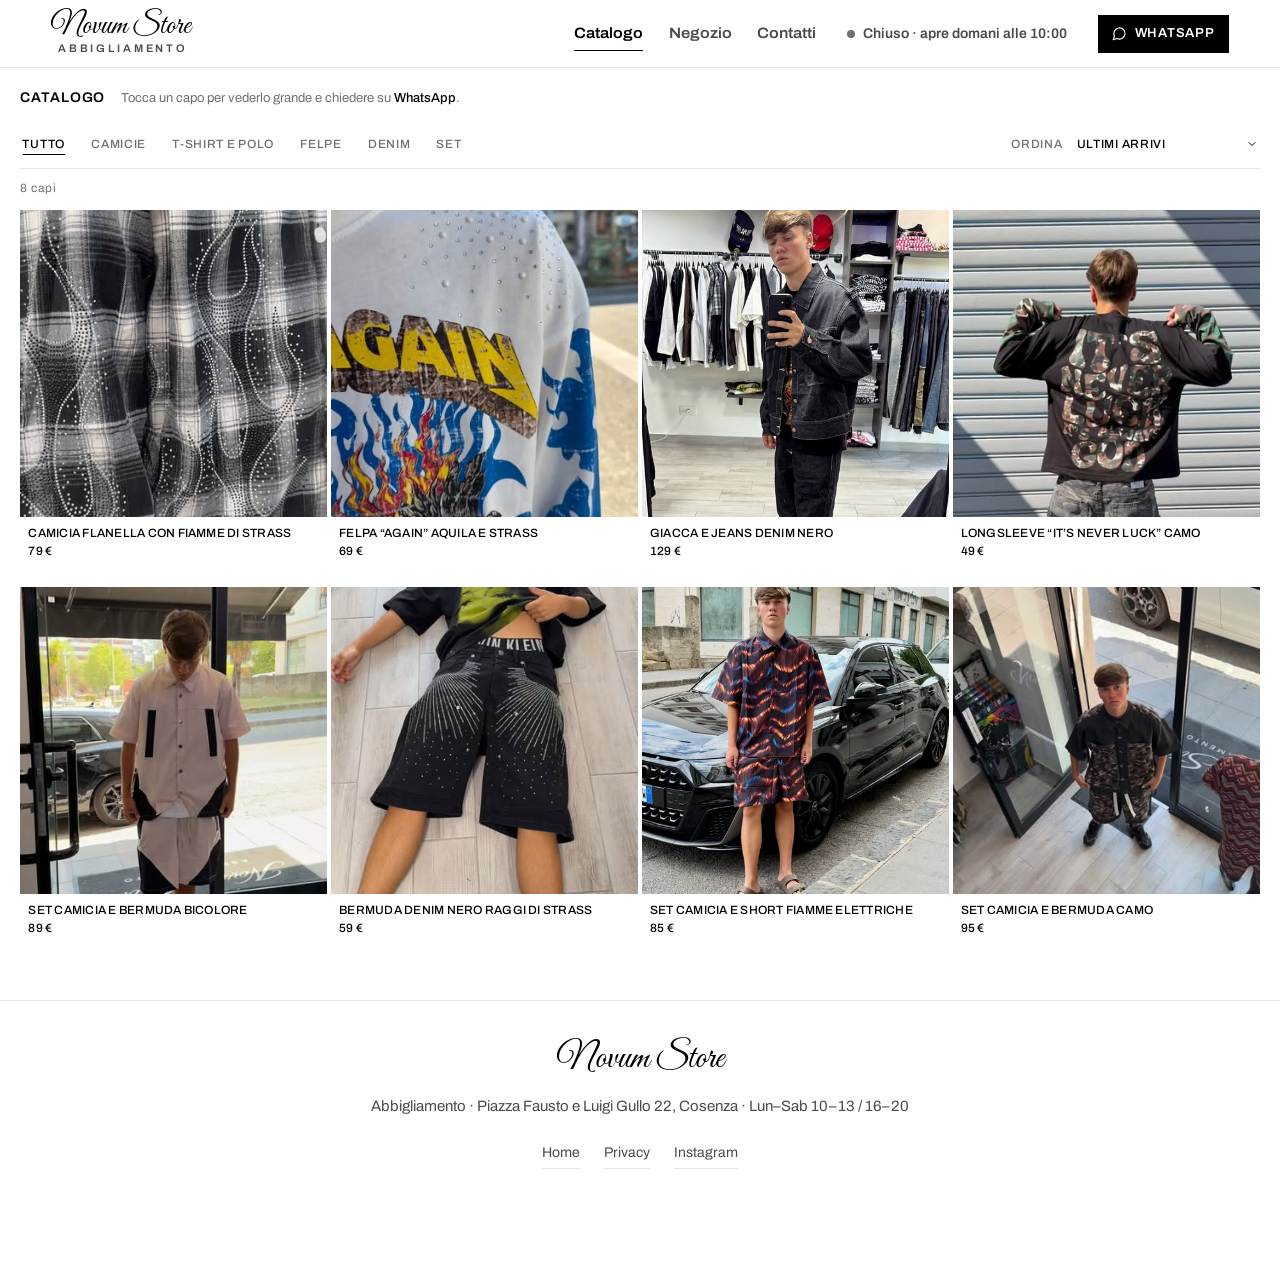
==== commit a57a456a: "Navbar: tolto Ultimi arrivi (doppione del Catalogo) Co-Authored-By: Claude Opus 5.5 <noreply@anthrop" ====
--- a/catalogo.html
+++ b/catalogo.html
@@ -44,7 +44,6 @@
       <span class="brand__caps">Abbigliamento</span>
     </a>
     <nav class="bar__nav" aria-label="Sezioni">
-      <a href="index.html#capi">Ultimi arrivi</a>
       <a href="catalogo.html" aria-current="page">Catalogo</a>
       <a href="index.html#negozio">Negozio</a>
       <a href="index.html#contatti">Contatti</a>
@@ -60,7 +59,6 @@
     <ul role="list">
       <li><a href="index.html" data-menu-link>Home</a></li>
       <li><a href="catalogo.html" data-menu-link aria-current="page">Catalogo</a></li>
-      <li><a href="index.html#capi" data-menu-link>Ultimi arrivi</a></li>
       <li><a href="index.html#negozio" data-menu-link>Negozio</a></li>
       <li><a href="index.html#contatti" data-menu-link>Contatti</a></li>
     </ul>
--- a/styles.css
+++ b/styles.css
@@ -696,65 +696,30 @@
 .page-catalog .menu li a { color: #000; font-size: clamp(1.5rem, 7vw, 2rem); font-variation-settings: "wdth" 100; font-weight: 600; letter-spacing: 0.02em; }
 .page-catalog .menu .btn { border-radius: 0; }
 
-/* ultimi arrivi: capi appesi */
-.arrivals { max-width: var(--maxw); margin: 0 auto; padding: var(--sec-pad) 0; border-top: 1px solid var(--line); overflow: hidden; }
-.arrivals__head { display: grid; grid-template-columns: minmax(0, 1fr) auto; align-items: end; gap: 10px 32px; padding: 0 var(--gutter); }
-.arrivals__note { grid-column: 1; margin: 0; color: var(--oak); max-width: 52ch; }
-.arrivals__nav { grid-column: 2; grid-row: 1 / span 2; display: flex; gap: 10px; }
-.arrivals__nav[hidden] { display: none; }
-.round-btn { display: grid; place-items: center; width: 48px; height: 48px; border-radius: 50%; border: 1px solid var(--line-strong); background: transparent; color: var(--paper); cursor: pointer; transition: background-color 160ms var(--ease-out), border-color 160ms var(--ease-out), opacity 160ms; }
-.round-btn:hover:not(:disabled) { background: var(--paper); color: var(--ink); border-color: var(--paper); }
-.round-btn:disabled { opacity: 0.3; cursor: default; }
-
-.rail { position: relative; margin-top: clamp(28px, 4.5svh, 48px); }
-.rail__bar {
-  position: absolute; left: 0; right: 0; top: 7px; height: 6px; border-radius: 3px; z-index: 0;
-  background: linear-gradient(to bottom, #4a4844 0%, #2a2927 45%, #161615 100%);
-  box-shadow: 0 2px 6px rgb(0 0 0 / 0.6);
-}
-.rail__track {
-  position: relative; z-index: 1;
-  display: flex; gap: clamp(20px, 2.4vw, 36px);
-  margin: 0; padding: 0 var(--gutter) 12px; list-style: none;
-  overflow-x: auto; overscroll-behavior-x: contain;
-  scroll-snap-type: x mandatory; scroll-padding-inline: var(--gutter);
-  scrollbar-width: none; cursor: grab;
-}
-.rail__track::-webkit-scrollbar { display: none; }
-.rail__track.is-dragging { cursor: grabbing; scroll-snap-type: none; user-select: none; }
-.rail__track:focus-visible { outline-offset: -2px; }
-.hang { flex: 0 0 min(clamp(220px, 21vw, 290px), max(190px, calc((var(--fold) - 2 * var(--sec-pad) - 290px) * 0.75))); scroll-snap-align: start; display: flex; flex-direction: column; }
-.hang__hanger { display: block; width: 58%; height: auto; margin: 0 auto; fill: none; stroke: #9a968f; stroke-width: 2.6; stroke-linecap: round; stroke-linejoin: round; }
-.hang__photo { position: relative; display: block; margin-top: -5px; aspect-ratio: 3 / 4; border-radius: 12px; overflow: hidden; background: var(--ink-3); }
-.hang__photo img { width: 100%; height: 100%; object-fit: cover; transition: transform 700ms var(--ease-out); -webkit-user-drag: none; }
-.hang:hover .hang__photo img { transform: scale(1.04); }
-.tag {
-  position: relative; align-self: flex-start;
-  display: grid; grid-template-columns: 1fr auto; align-items: center; gap: 6px 14px;
-  width: calc(100% - 28px); margin: -38px 0 0 14px; padding: 12px 14px 12px 30px;
-  background: var(--paper); color: var(--ink); border-radius: 6px;
-  rotate: -1.6deg; transform-origin: 0 0;
-  box-shadow: 0 12px 26px -10px rgb(0 0 0 / 0.8);
-  transition: rotate 300ms var(--ease-out);
-}
-.hang:hover .tag { rotate: 0deg; }
-.tag::before { content: ""; position: absolute; left: 11px; top: 50%; width: 9px; height: 9px; margin-top: -4.5px; border-radius: 50%; background: var(--ink); box-shadow: inset 0 1px 2px rgb(0 0 0 / 0.6); }
-.tag__name { grid-column: 1 / -1; font-size: 0.8125rem; line-height: 1.25; font-weight: 800; font-variation-settings: "wdth" 108; text-transform: uppercase; letter-spacing: 0.01em; color: var(--ink); text-decoration: none; display: -webkit-box; -webkit-line-clamp: 2; -webkit-box-orient: vertical; overflow: hidden; }
-.tag__name:hover { text-decoration: underline; }
-.tag__name:focus-visible, .tag__ask:focus-visible { outline-color: var(--ink); }
-.tag__price { font-size: 1.125rem; font-weight: 900; font-variation-settings: "wdth" 115; font-variant-numeric: tabular-nums; }
-.tag__ask { display: inline-flex; align-items: center; gap: 4px; font-size: 0.8125rem; font-weight: 700; color: var(--ink); text-decoration: none; border-bottom: 1px solid rgb(10 10 10 / 0.3); padding: 4px 0; }
-.tag__ask:hover { border-color: var(--ink); }
-.tag__ask .ico { width: 14px; height: 14px; }
-.hang__all {
-  display: flex; flex-direction: column; justify-content: flex-end; gap: 16px;
-  margin-top: -5px; aspect-ratio: 3 / 4; padding: 22px; border-radius: 12px;
-  border: 1px solid var(--line-strong); text-decoration: none;
-  font-size: clamp(1.6rem, 2.4vw, 2.1rem); line-height: 1; font-weight: 900; font-variation-settings: "wdth" 125; text-transform: uppercase; letter-spacing: -0.02em;
-  transition: background-color 200ms var(--ease-out), color 200ms var(--ease-out);
-}
-.hang__all .ico { width: 34px; height: 34px; }
-.hang__all:hover { background: var(--paper); color: var(--ink); }
+/* ultimi arrivi */
+.arrivals { max-width: var(--maxw); margin: 0 auto; padding: var(--sec-pad) var(--gutter); border-top: 1px solid var(--line); }
+.arrivals__head { display: grid; grid-template-columns: minmax(0, 1fr) minmax(0, 0.8fr); align-items: end; gap: 12px 56px; margin: 0 auto; max-width: calc(max(260px, calc(var(--fold) - 2 * var(--sec-pad) - 300px)) * 0.75 * 4 + 3 * 24px); }
+.arrivals__note { margin: 0; color: var(--oak); max-width: 52ch; }
+.arrivals__grid {
+  --photo-h: max(260px, calc(var(--fold) - 2 * var(--sec-pad) - 300px));
+  list-style: none; margin: clamp(24px, 4svh, 44px) auto 0; padding: 0;
+  display: grid; grid-template-columns: repeat(4, minmax(0, 1fr)); gap: 32px clamp(14px, 1.6vw, 24px);
+  max-width: calc(var(--photo-h) * 0.75 * 4 + 3 * 24px);
+}
+.arr { display: flex; flex-direction: column; min-width: 0; }
+.arr__photo { display: block; aspect-ratio: 3 / 4; overflow: hidden; border-radius: 12px; background: var(--ink-3); }
+.arr__photo img { width: 100%; height: 100%; object-fit: cover; transition: transform 700ms var(--ease-out); }
+.arr:hover .arr__photo img { transform: scale(1.035); }
+.arr__info { display: grid; grid-template-columns: minmax(0, 1fr) auto; align-items: start; gap: 4px 14px; margin-top: 14px; }
+.arr__name { margin: 0; font-size: 0.9375rem; line-height: 1.3; font-weight: 700; font-variation-settings: "wdth" 104; text-wrap: balance; }
+.arr__name a { text-decoration: none; }
+.arr__name a:hover { text-decoration: underline; }
+.arr__price { margin: 0; font-size: 1rem; font-weight: 800; font-variation-settings: "wdth" 110; font-variant-numeric: tabular-nums; white-space: nowrap; }
+.arr__ask { align-self: flex-start; display: inline-flex; align-items: center; gap: 6px; margin-top: 10px; padding: 4px 0; font-size: 0.8125rem; font-weight: 700; color: var(--oak); text-decoration: none; border-bottom: 1px solid var(--line-strong); }
+.arr__ask:hover { color: var(--paper); border-color: var(--paper); }
+.arr__ask .ico { width: 14px; height: 14px; transition: transform 200ms var(--ease-out); }
+.arr__ask:hover .ico { transform: translateX(3px); }
+.arrivals__more { display: flex; justify-content: center; margin-top: clamp(24px, 4svh, 44px); }
 
 /* mappa: si carica solo su richiesta */
 .map-gate {
@@ -777,16 +742,24 @@
 @media (max-width: 1080px) {
   .bar__menu { display: inline-flex; }
 }
+@media (max-width: 900px) {
+  .arrivals__head { grid-template-columns: 1fr; }
+  .arrivals__grid, .arrivals__head { max-width: 640px; }
+  .arrivals__grid { grid-template-columns: repeat(2, minmax(0, 1fr)); }
+}
 @media (max-width: 640px) {
   .status__long { display: none; }
   .status__mini { display: inline; }
   .bar__menu span { display: none; }
   .bar__menu { padding: 0; width: 40px; justify-content: center; }
-  .arrivals__nav, .arrivals__note, .tag__ask { display: none; }
-  .hang { flex-basis: 68vw; }
-  .tag { padding: 10px 12px 10px 28px; }
-}
-@media (prefers-reduced-motion: reduce) { .tag, .hang__photo img { transition: none; } }
+  .arrivals__note, .arr__ask { display: none; }
+  .arrivals__grid { grid-template-columns: repeat(2, minmax(0, 1fr)); gap: 24px 12px; }
+  .arrivals__grid, .arrivals__head { max-width: none; }
+  .arr__info { grid-template-columns: 1fr; gap: 2px; margin-top: 10px; }
+  .arr__name { font-size: 0.875rem; }
+  .arrivals__more .btn { width: 100%; }
+}
+@media (prefers-reduced-motion: reduce) { .arr__photo img { transition: none; } }
 
 /* pagine di testo (privacy) e 404 */
 .text-page { max-width: 760px; margin: 0 auto; padding: clamp(40px, 7vw, 96px) var(--gutter) clamp(56px, 8vw, 120px); }
@@ -803,6 +776,6 @@
 .lost__text { margin: 0; color: var(--oak); font-size: 1.125rem; }
 .lost__actions { display: flex; flex-wrap: wrap; gap: 12px; margin-top: 12px; }
 @media (min-width: 641px) and (max-height: 780px) {
+  .arrivals__head { grid-template-columns: 1fr; }
   .arrivals__note { display: none; }
-  .rail { margin-top: 20px; }
-}
+}
